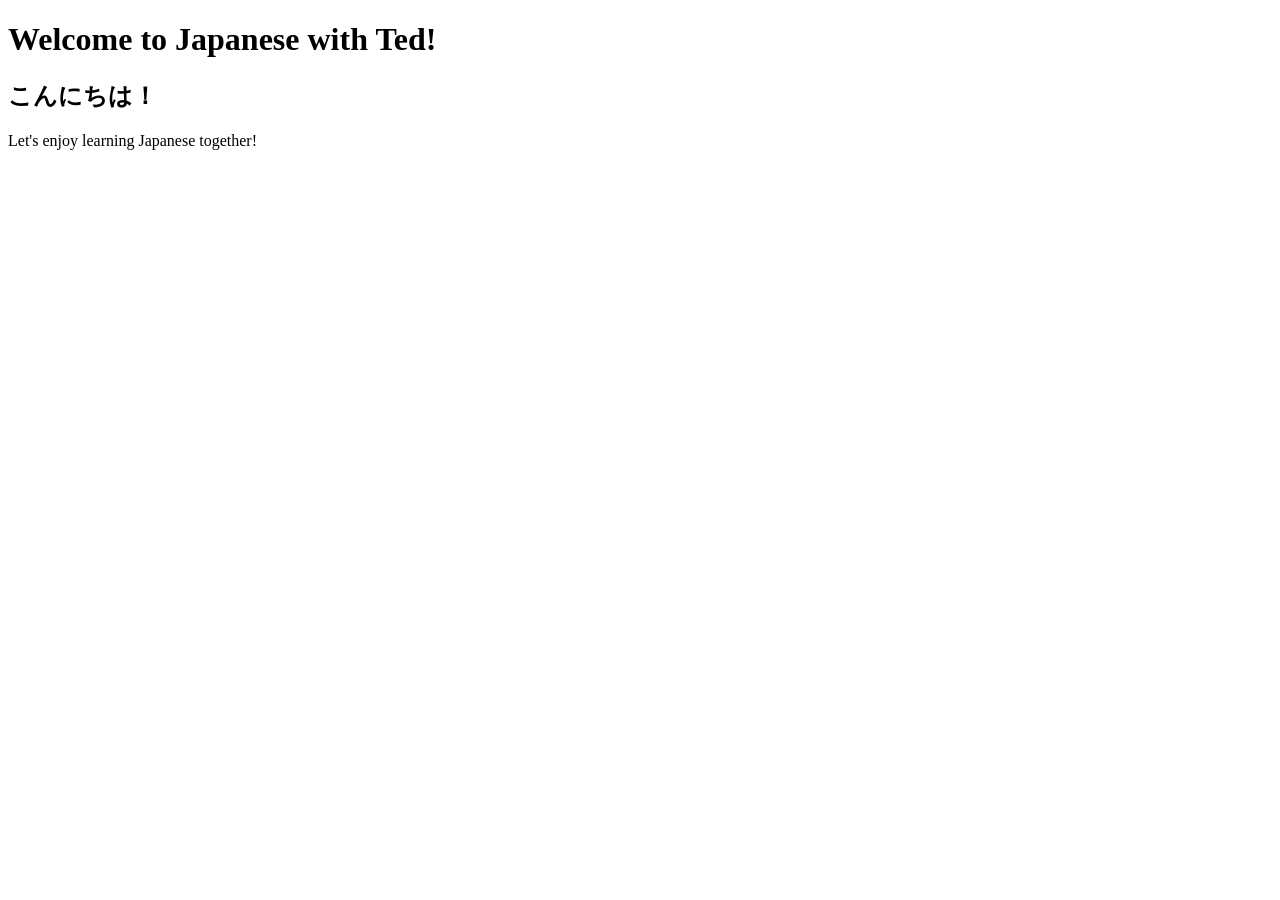
==== index.html @ 9ca0edde "Add files via upload" ====
<!DOCTYPE html>
<html lang="ja">
<head>
  <meta charset="UTF-8">
  <title>Japanese with Ted</title>
</head>
<body>
  <h1>Welcome to Japanese with Ted!</h1>
  <h2>こんにちは！</h2>
  <p>Let's enjoy learning Japanese together!</p>
</body>
</html>
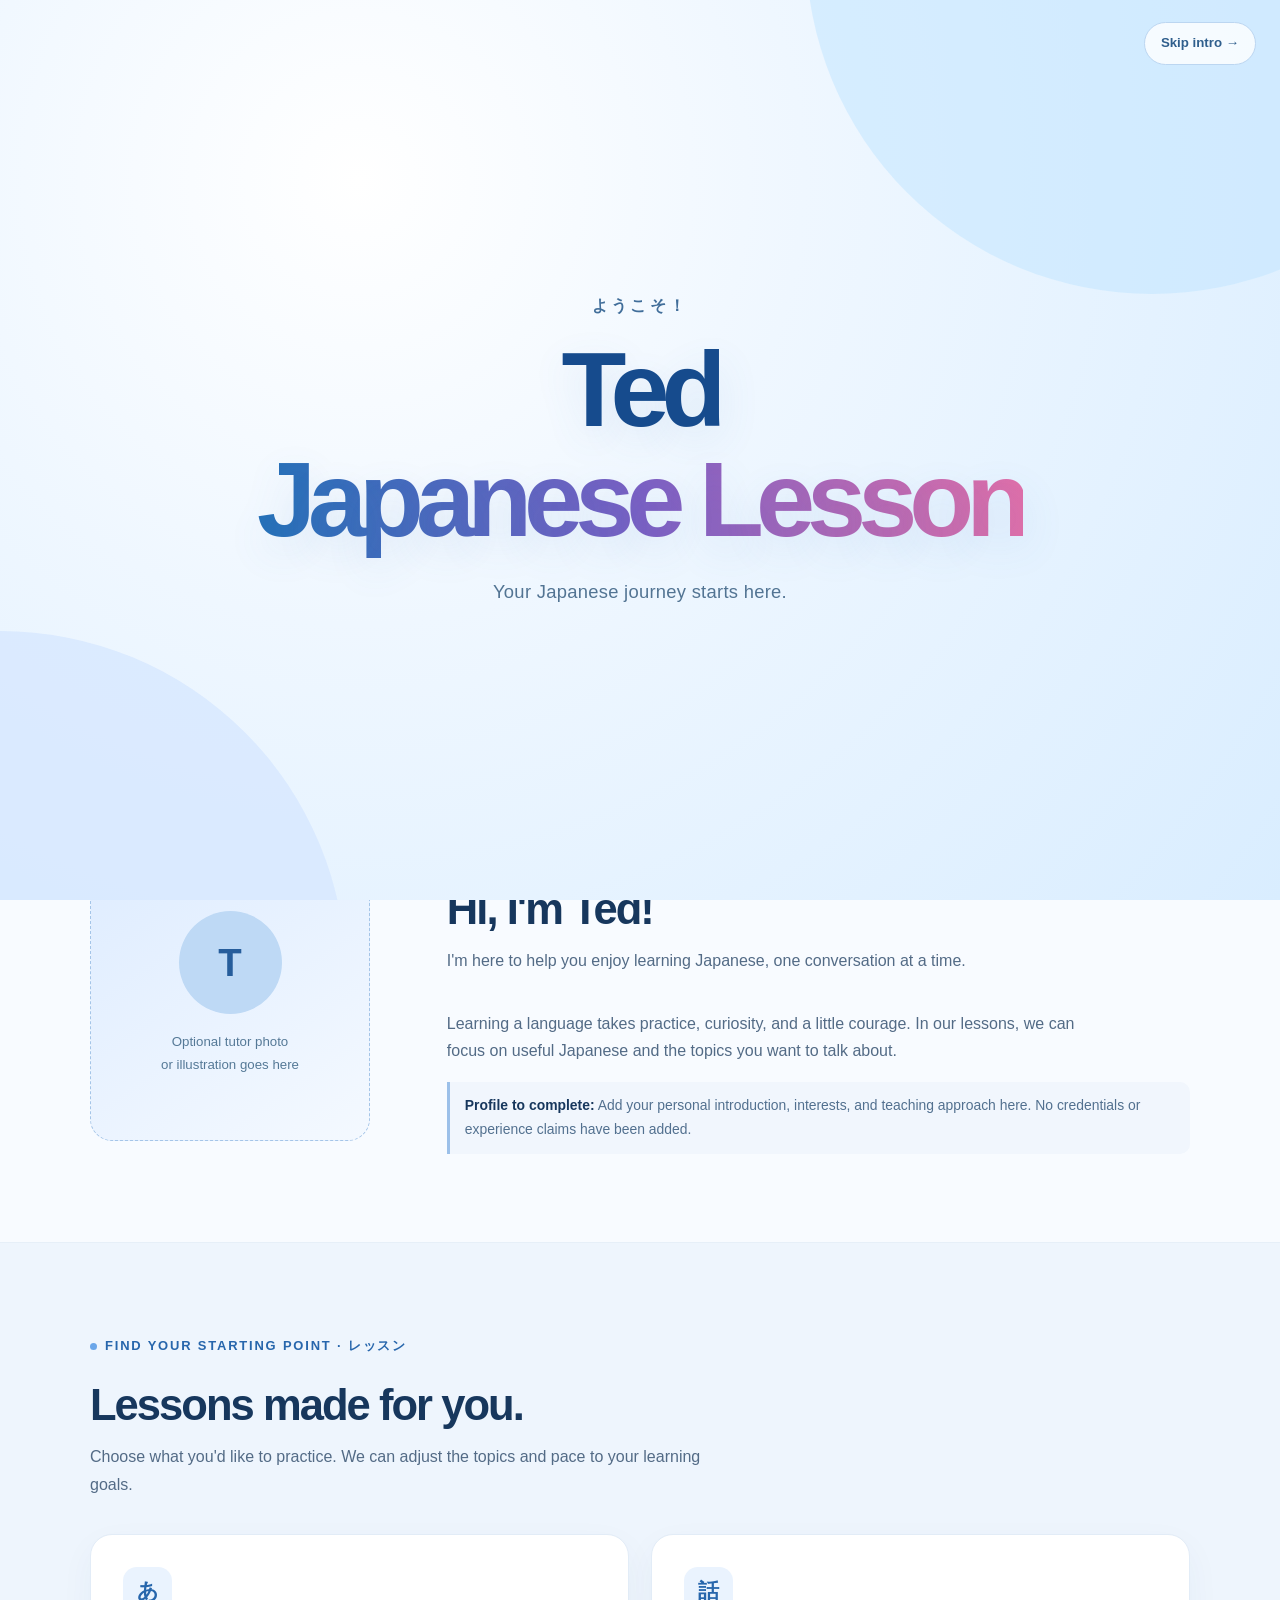
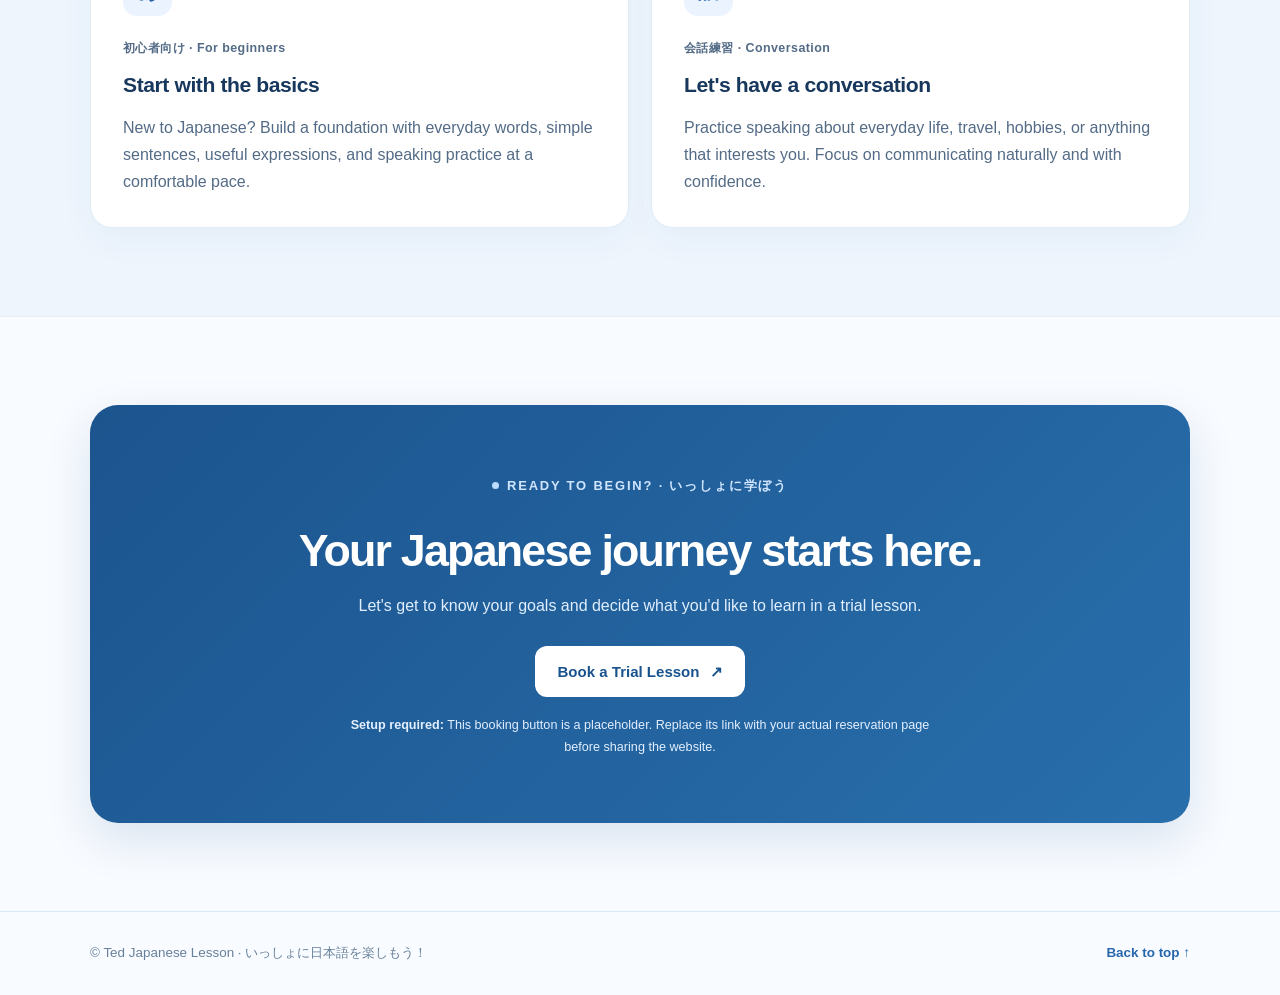
==== commit fc33b3f9: "Add files via upload Add hiragana opening animation" ====
--- a/index.html
+++ b/index.html
@@ -1,12 +1,418 @@
-<!DOCTYPE html>
-<html lang="ja">
-<head>
-  <meta charset="UTF-8">
-  <title>Japanese with Ted</title>
-</head>
-<body>
-  <h1>Welcome to Japanese with Ted!</h1>
-  <h2>こんにちは！</h2>
-  <p>Let's enjoy learning Japanese together!</p>
-</body>
-</html>+<!DOCTYPE html>
+<html lang="en">
+<head>
+  <meta charset="UTF-8">
+  <meta name="viewport" content="width=device-width, initial-scale=1">
+  <meta name="theme-color" content="#f4f8ff">
+  <meta name="description" content="Friendly, personalized online Japanese lessons with Ted. Build confidence in Japanese conversation or start learning from the beginning.">
+  <title>Ted Japanese Lesson | Learn Japanese with Confidence</title>
+  <style>
+    :root {
+      color-scheme: light;
+      --ink: #17375d;
+      --muted: #536b86;
+      --blue: #2766ac;
+      --blue-dark: #164b88;
+      --pale: #edf5ff;
+      --paper: #fff;
+      --border: #dce8f7;
+      --shadow: 0 20px 55px rgba(35, 79, 135, .085);
+      --radius: 22px;
+    }
+    *, *::before, *::after { box-sizing: border-box; }
+    html { scroll-behavior: smooth; }
+    body { margin: 0; background: #f8fbff; color: var(--ink); font-family: -apple-system, BlinkMacSystemFont, "Segoe UI", "Hiragino Kaku Gothic ProN", "Noto Sans JP", Meiryo, sans-serif; line-height: 1.7; }
+    a { color: inherit; }
+    a:focus-visible { outline: 3px solid #f3b45e; outline-offset: 4px; border-radius: 5px; }
+    .skip-link { position: absolute; z-index: 20; left: 12px; top: -70px; background: var(--ink); color: white; padding: 9px 15px; border-radius: 10px; }
+    .skip-link:focus { top: 12px; }
+    .container { width: min(1100px, calc(100% - 44px)); margin: 0 auto; }
+    .site-header { position: relative; z-index: 2; background: rgba(255,255,255,.93); border-bottom: 1px solid var(--border); }
+    .header-inner { min-height: 77px; display: flex; align-items: center; justify-content: space-between; gap: 24px; }
+    .brand { display: inline-flex; gap: 10px; align-items: center; text-decoration: none; font-weight: 800; letter-spacing: -.04em; font-size: 1.19rem; white-space: nowrap; }
+    .brand-mark { display: grid; place-items: center; width: 35px; height: 35px; background: var(--blue); color: #fff; font-size: .91rem; letter-spacing: 0; border-radius: 11px; }
+    .nav { display: flex; align-items: center; gap: clamp(14px, 3vw, 34px); font-weight: 600; font-size: .91rem; }
+    .nav a { text-decoration: none; color: #46617e; }
+    .nav a:hover { color: var(--blue); }
+    .nav .nav-cta { padding: 9px 18px; background: var(--blue); color: white; border-radius: 999px; }
+    .nav .nav-cta:hover { background: var(--blue-dark); color: #fff; }
+    .hero { position: relative; overflow: hidden; padding: clamp(64px, 9vw, 116px) 0 90px; background: radial-gradient(circle at 84% 15%, #dcecff 0, transparent 33%), linear-gradient(170deg, #f4f9ff, #eaf4ff 72%, #f8fbff); }
+    .hero::after { content: ""; position: absolute; width: 380px; height: 380px; left: -250px; bottom: -240px; border: 70px solid rgba(83, 143, 208, .09); border-radius: 50%; pointer-events: none; }
+    .hero-grid { display: grid; grid-template-columns: 1.16fr .84fr; gap: clamp(32px, 6vw, 90px); align-items: center; }
+    .eyebrow { display: inline-flex; align-items: center; gap: 8px; margin: 0 0 22px; color: var(--blue); font-size: .81rem; font-weight: 800; text-transform: uppercase; letter-spacing: .14em; }
+    .eyebrow::before { content: ""; height: 7px; width: 7px; background: #6aa6e9; border-radius: 50%; }
+    h1, h2, h3, p { margin-top: 0; }
+    h1 { margin-bottom: 20px; font-size: clamp(2.75rem, 5.45vw, 4.6rem); line-height: 1.12; letter-spacing: -.065em; }
+    h1 span { color: var(--blue); }
+    .lead { max-width: 570px; margin-bottom: 27px; color: var(--muted); font-size: clamp(1.05rem, 1.7vw, 1.2rem); line-height: 1.85; }
+    .hero-actions { display: flex; flex-wrap: wrap; gap: 12px; align-items: center; }
+    .button { display: inline-flex; justify-content: center; align-items: center; gap: 10px; border-radius: 12px; padding: 13px 22px; font-weight: 750; text-decoration: none; font-size: .94rem; transition: transform .16s ease, background .16s ease; }
+    .button:hover { transform: translateY(-2px); }
+    .button-primary { background: var(--blue); color: white; box-shadow: 0 9px 22px rgba(39, 102, 172, .18); }
+    .button-primary:hover { background: var(--blue-dark); }
+    .button-secondary { background: rgba(255,255,255,.86); border: 1px solid #c9def4; color: var(--blue-dark); }
+    .button-secondary:hover { background: white; }
+    .hero-note { margin: 19px 0 0; font-size: .88rem; color: #637c97; }
+    .art { position: relative; min-height: 400px; display: grid; place-items: center; }
+    .art-circle { position: absolute; width: min(360px, 100%); aspect-ratio: 1; border-radius: 50%; background: #d8eafb; border: 1px solid rgba(91, 152, 214, .18); }
+    .art-circle::before { content: ""; position: absolute; inset: 21px; border: 1.5px dashed rgba(52, 110, 177, .22); border-radius: 50%; }
+    .language-card { position: relative; width: min(310px, 92%); background: rgba(255,255,255,.97); border: 1px solid #e1ecf8; border-radius: 25px; box-shadow: var(--shadow); padding: 35px 30px 31px; transform: rotate(-4deg); }
+    .language-card .card-top { color: #7692ad; font-size: .73rem; font-weight: 800; text-transform: uppercase; letter-spacing: .12em; }
+    .jp-big { display: block; font-size: clamp(2.7rem, 6vw, 3.5rem); font-weight: 800; letter-spacing: -.08em; color: var(--blue); margin: 18px 0 5px; }
+    .pronunciation { color: var(--muted); margin-bottom: 15px; font-size: .9rem; }
+    .card-rule { border: 0; height: 1px; background: var(--border); margin: 15px 0; }
+    .language-card .translation { margin: 0; font-size: 1.15rem; font-weight: 750; }
+    .floating { position: absolute; font-weight: 800; border-radius: 14px; background: white; color: var(--blue); border: 1px solid var(--border); box-shadow: 0 12px 30px rgba(34, 87, 139, .1); }
+    .floating-one { top: 27px; right: 5px; padding: 10px 15px; transform: rotate(7deg); }
+    .floating-two { bottom: 31px; left: 0; padding: 9px 15px; transform: rotate(-9deg); }
+    .section { padding: 88px 0; }
+    .section-heading { max-width: 650px; margin-bottom: 36px; }
+    .section-heading h2 { font-size: clamp(2rem, 3.4vw, 2.8rem); line-height: 1.2; letter-spacing: -.045em; margin-bottom: 12px; }
+    .section-heading p:last-child { color: var(--muted); margin-bottom: 0; }
+    .about-layout { display: grid; grid-template-columns: 280px 1fr; gap: clamp(26px, 6vw, 78px); align-items: center; }
+    .portrait-placeholder { min-height: 295px; border-radius: var(--radius); border: 1px dashed #a5c5e8; background: linear-gradient(145deg, #deecff, #f4f9ff); display: flex; flex-direction: column; align-items: center; justify-content: center; padding: 24px; text-align: center; }
+    .portrait-placeholder .avatar { display: grid; place-items: center; width: 103px; height: 103px; border-radius: 50%; background: #bed9f5; color: #265d9b; font-size: 2.4rem; font-weight: 800; margin-bottom: 17px; }
+    .portrait-placeholder p { margin-bottom: 0; font-size: .83rem; color: #557997; }
+    .intro-text p { color: var(--muted); max-width: 650px; }
+    .intro-text strong { color: var(--ink); }
+    .placeholder-note { margin-top: 18px; background: #f1f6fd; border-left: 3px solid #9cc0e9; border-radius: 0 10px 10px 0; padding: 12px 15px; font-size: .87rem; color: #52708f; }
+    .lessons { background: #eef5fd; border-top: 1px solid #e6eff8; border-bottom: 1px solid #e6eff8; }
+    .lesson-grid { display: grid; grid-template-columns: repeat(2, minmax(0, 1fr)); gap: 22px; }
+    .lesson-card { background: var(--paper); padding: 32px; border-radius: var(--radius); border: 1px solid #e2ecf7; box-shadow: 0 12px 35px rgba(24, 71, 119, .045); }
+    .lesson-icon { width: 49px; height: 49px; display: grid; place-items: center; background: #eaf3fe; border-radius: 14px; font-size: 1.32rem; font-weight: 700; color: var(--blue); margin-bottom: 22px; }
+    .lesson-card h3 { font-size: 1.32rem; letter-spacing: -.02em; margin-bottom: 11px; }
+    .lesson-card p { margin: 0; color: var(--muted); }
+    .lesson-jp { font-size: .78rem; color: var(--blue); font-weight: 750; letter-spacing: .035em; margin-bottom: 8px !important; }
+    .booking-wrap { background: linear-gradient(135deg, #1c548e, #286fac); border-radius: 28px; padding: clamp(31px, 6vw, 65px); text-align: center; color: #fff; box-shadow: 0 17px 46px rgba(19, 71, 130, .13); }
+    .booking-wrap .eyebrow { color: #d0e6ff; }
+    .booking-wrap .eyebrow::before { background: #bcdcff; }
+    .booking-wrap h2 { font-size: clamp(2rem, 3.5vw, 2.9rem); line-height: 1.2; letter-spacing: -.04em; margin-bottom: 14px; }
+    .booking-wrap p { max-width: 600px; margin: 0 auto 27px; color: #e1efff; }
+    .booking-wrap .button { background: white; color: #19538e; }
+    .booking-wrap .button:hover { background: #eaf4ff; }
+    .booking-placeholder { max-width: 570px; margin: 18px auto 0 !important; font-size: .79rem; color: #e3efff !important; }
+    .site-footer { padding: 30px 0; border-top: 1px solid var(--border); }
+    .footer-inner { display: flex; justify-content: space-between; align-items: center; gap: 16px; color: #68809a; font-size: .84rem; }
+    .footer-inner p { margin: 0; }
+    .footer-inner a { text-decoration: none; color: var(--blue); font-weight: 700; }
+    @media (max-width: 780px) {
+      .hero-grid { grid-template-columns: 1fr; }
+      .hero { padding: 65px 0 66px; }
+      .art { min-height: 335px; }
+      .art-circle { width: 300px; }
+      .language-card { max-width: 285px; }
+      .about-layout { grid-template-columns: 1fr; gap: 26px; }
+      .portrait-placeholder { min-height: 220px; max-width: 350px; }
+      .nav { gap: 14px; }
+      .nav a:nth-child(2) { display: none; }
+    }
+    @media (max-width: 530px) {
+      .container { width: min(100% - 34px, 1100px); }
+      .header-inner { min-height: 69px; gap: 10px; }
+      .brand { font-size: 1rem; gap: 8px; }
+      .brand-mark { width: 31px; height: 31px; }
+      .nav a:not(.nav-cta) { display: none; }
+      .nav .nav-cta { font-size: .79rem; padding: 9px 13px; }
+      .hero { padding: 53px 0 53px; }
+      h1 { font-size: clamp(2.55rem, 11vw, 3.3rem); }
+      .hero-actions .button { flex: 1 1 100%; }
+      .art { min-height: 310px; }
+      .art-circle { width: 265px; }
+      .language-card { width: 245px; padding: 25px; }
+      .jp-big { font-size: 2.85rem; }
+      .floating-one { right: 0; top: 9px; }
+      .floating-two { left: 0; bottom: 7px; }
+      .section { padding: 64px 0; }
+      .lesson-grid { grid-template-columns: 1fr; gap: 15px; }
+      .lesson-card { padding: 25px; }
+      .footer-inner { flex-direction: column; text-align: center; }
+      .booking-wrap { border-radius: 20px; }
+    }
+    @media (prefers-reduced-motion: reduce) {
+      html { scroll-behavior: auto; }
+      .button { transition: none; }
+    }
+
+    /* The opening animation is self-contained: no external assets needed. */
+    .intro-overlay {
+      position: fixed; inset: 0; z-index: 1000;
+      display: none; align-items: center; justify-content: center;
+      overflow: hidden; isolation: isolate;
+      background: radial-gradient(circle at 28% 20%, #ffffff 0, #eff7ff 38%, #d9edff 100%);
+      transition: opacity .75s ease, visibility .75s ease;
+    }
+    .js-enabled .intro-overlay { display: flex; }
+    .intro-overlay::before, .intro-overlay::after {
+      content: ""; position: absolute; width: 54vmax; aspect-ratio: 1;
+      border-radius: 50%; z-index: -1; pointer-events: none;
+    }
+    .intro-overlay::before { top: -31vmax; right: -17vmax; background: #c4e5ff; opacity: .55; }
+    .intro-overlay::after { left: -27vmax; bottom: -33vmax; background: #d6e7ff; opacity: .75; }
+    .intro-overlay.is-hidden { opacity: 0; visibility: hidden; pointer-events: none; }
+    .intro-kana-field { position: absolute; inset: 0; overflow: hidden; pointer-events: none; }
+    .intro-kana {
+      position: absolute; left: var(--left); top: 0;
+      font-size: var(--size); color: var(--color);
+      font-weight: 900; line-height: 1; opacity: 0;
+      text-shadow: 0 8px 22px rgba(48, 87, 139, .10);
+      white-space: nowrap; user-select: none;
+      animation: hiragana-fall var(--duration) var(--delay) cubic-bezier(.15,.12,.7,.92) both;
+      will-change: transform, opacity;
+    }
+    @keyframes hiragana-fall {
+      0% { transform: translate3d(0,-18vh,0) rotate(var(--start-rotate)) scale(.7); opacity: 0; }
+      12% { opacity: 1; }
+      88% { opacity: 1; }
+      100% { transform: translate3d(var(--drift),115vh,0) rotate(var(--end-rotate)) scale(1.13); opacity: 0; }
+    }
+    .intro-title-group {
+      position: relative; z-index: 2; text-align: center;
+      padding: 28px; max-width: 94vw;
+      opacity: 0; transform: translateY(22px) scale(.85); filter: blur(9px);
+      transition: opacity .7s ease, transform .85s cubic-bezier(.18,.86,.26,1.18), filter .8s ease;
+      pointer-events: none;
+    }
+    .intro-overlay.title-visible .intro-title-group { opacity: 1; transform: translateY(0) scale(1); filter: blur(0); }
+    .intro-title-group .intro-kicker {
+      font-size: clamp(.78rem,2vw,.98rem); color: #416e9a;
+      font-weight: 750; letter-spacing: .21em; margin-bottom: 16px;
+    }
+    .intro-title-group .intro-final-title {
+      margin: 0; color: #164b8d;
+      font-size: clamp(2.9rem, 8.3vw, 6.8rem); letter-spacing: -.075em;
+      font-weight: 850; line-height: 1.03;
+      text-shadow: 0 14px 42px rgba(74, 125, 193, .12);
+    }
+    .intro-title-group .intro-final-title strong {
+      background: linear-gradient(90deg,#2471b8 0%,#7b60c4 50%,#e06fa9 100%);
+      color: transparent; background-clip: text; -webkit-background-clip: text;
+    }
+    .intro-title-group .intro-subtitle {
+      margin: 22px auto 0; color: #527493; font-size: clamp(.91rem, 2.4vw, 1.15rem);
+      letter-spacing: .015em;
+    }
+    .intro-skip {
+      position: absolute; z-index: 4; top: max(22px, env(safe-area-inset-top)); right: 24px;
+      border: 1px solid #bcd6f1; background: rgba(255,255,255,.8);
+      color: #305f8d; font: inherit; font-size: .83rem; font-weight: 700;
+      padding: 9px 16px; border-radius: 999px; cursor: pointer;
+      transition: background .2s ease;
+    }
+    .intro-skip:hover { background: #fff; }
+    .intro-skip:focus-visible, .intro-replay:focus-visible { outline: 3px solid #e59f45; outline-offset: 3px; }
+    .intro-replay {
+      display: none; cursor: pointer; margin-left: 10px; background: transparent;
+      color: var(--blue); border: 0; padding: 4px 0; font: inherit; font-weight: 750;
+      text-decoration: underline; text-underline-offset: 3px;
+    }
+    .js-enabled .intro-replay { display: inline; }
+    .intro-active { overflow: hidden; }
+    @media (max-width: 530px) {
+      .intro-skip { right: 14px; top: 14px; }
+      .intro-title-group .intro-final-title { font-size: clamp(2.65rem, 13.8vw, 4.4rem); }
+      .intro-title-group .intro-kicker { letter-spacing: .13em; }
+    }
+    @media (prefers-reduced-motion: reduce) {
+      .intro-overlay { display: none !important; }
+      .intro-replay { display: none !important; }
+      .intro-kana { animation: none !important; }
+    }
+  </style>
+</head>
+<body>
+  <!-- First-visit opening: animated hiragana gather into the title. -->
+  <div class="intro-overlay" id="introOverlay" aria-label="Welcome to Ted Japanese Lesson">
+    <div class="intro-kana-field" id="introKanaField" aria-hidden="true"></div>
+    <div class="intro-title-group" aria-hidden="true">
+      <p class="intro-kicker" lang="ja">ようこそ！</p>
+      <p class="intro-final-title">Ted<br><strong>Japanese Lesson</strong></p>
+      <p class="intro-subtitle">Your Japanese journey starts here.</p>
+    </div>
+    <button type="button" class="intro-skip" id="introSkip">Skip intro →</button>
+  </div>
+  <a class="skip-link" href="#main">Skip to main content</a>
+
+  <header class="site-header">
+    <div class="container header-inner">
+      <a class="brand" href="#top" aria-label="Ted Japanese Lesson, home">
+        <span class="brand-mark" aria-hidden="true">あ</span>
+        <span>Ted Japanese Lesson</span>
+      </a>
+      <nav class="nav" aria-label="Main navigation">
+        <a href="#about">About</a>
+        <a href="#lessons">Lessons</a>
+        <a class="nav-cta" href="#booking">Book a Lesson</a>
+      </nav>
+    </div>
+  </header>
+
+  <main id="main">
+    <section class="hero" id="top" aria-labelledby="hero-title">
+      <div class="container hero-grid">
+        <div>
+          <p class="eyebrow">Online Japanese lessons · 日本語レッスン</p>
+          <h1 id="hero-title">Learn Japanese.<br><span>Feel at home.</span></h1>
+          <p class="lead">Start speaking Japanese with more confidence. Whether you're learning your first words or looking for real conversation practice, there's a place for you here.</p>
+          <div class="hero-actions">
+            <a class="button button-primary" href="#booking">Book a Trial Lesson <span aria-hidden="true">→</span></a>
+            <a class="button button-secondary" href="#lessons">Explore Lessons</a>
+          </div>
+          <p class="hero-note">Relaxed, one-on-one lessons from wherever you are. <button class="intro-replay" id="introReplay" type="button">↻ Replay intro</button></p>
+        </div>
+        <div class="art" aria-hidden="true">
+          <div class="art-circle"></div>
+          <div class="language-card">
+            <span class="card-top">A little Japanese for today</span>
+            <span class="jp-big" lang="ja">こんにちは！</span>
+            <div class="pronunciation">Konnichiwa</div>
+            <hr class="card-rule">
+            <p class="translation">Hello! Nice to meet you.</p>
+          </div>
+          <span class="floating floating-one" lang="ja">ようこそ</span>
+          <span class="floating floating-two">Let's talk!</span>
+        </div>
+      </div>
+    </section>
+
+    <section class="section" id="about" aria-labelledby="about-title">
+      <div class="container about-layout">
+        <div class="portrait-placeholder" aria-label="Placeholder for a future tutor photo">
+          <div class="avatar" aria-hidden="true">T</div>
+          <p>Optional tutor photo<br>or illustration goes here</p>
+        </div>
+        <div class="intro-text">
+          <p class="eyebrow">Meet your tutor · はじめまして</p>
+          <div class="section-heading">
+            <h2 id="about-title">Hi, I'm Ted!</h2>
+            <p>I'm here to help you enjoy learning Japanese, one conversation at a time.</p>
+          </div>
+          <p>Learning a language takes practice, curiosity, and a little courage. In our lessons, we can focus on useful Japanese and the topics you want to talk about.</p>
+          <div class="placeholder-note"><strong>Profile to complete:</strong> Add your personal introduction, interests, and teaching approach here. No credentials or experience claims have been added.</div>
+        </div>
+      </div>
+    </section>
+
+    <section class="section lessons" id="lessons" aria-labelledby="lessons-title">
+      <div class="container">
+        <div class="section-heading">
+          <p class="eyebrow">Find your starting point · レッスン</p>
+          <h2 id="lessons-title">Lessons made for you.</h2>
+          <p>Choose what you'd like to practice. We can adjust the topics and pace to your learning goals.</p>
+        </div>
+        <div class="lesson-grid">
+          <article class="lesson-card">
+            <div class="lesson-icon" aria-hidden="true">あ</div>
+            <p class="lesson-jp" lang="ja">初心者向け · For beginners</p>
+            <h3>Start with the basics</h3>
+            <p>New to Japanese? Build a foundation with everyday words, simple sentences, useful expressions, and speaking practice at a comfortable pace.</p>
+          </article>
+          <article class="lesson-card">
+            <div class="lesson-icon" aria-hidden="true">話</div>
+            <p class="lesson-jp" lang="ja">会話練習 · Conversation</p>
+            <h3>Let's have a conversation</h3>
+            <p>Practice speaking about everyday life, travel, hobbies, or anything that interests you. Focus on communicating naturally and with confidence.</p>
+          </article>
+        </div>
+      </div>
+    </section>
+
+    <section class="section" id="booking" aria-labelledby="booking-title">
+      <div class="container">
+        <div class="booking-wrap">
+          <p class="eyebrow">Ready to begin? · いっしょに学ぼう</p>
+          <h2 id="booking-title">Your Japanese journey starts here.</h2>
+          <p>Let's get to know your goals and decide what you'd like to learn in a trial lesson.</p>
+          <!-- IMPORTANT: Replace the placeholder URL below with your actual trial lesson booking link before publishing publicly. -->
+          <a class="button" href="https://example.com/REPLACE_WITH_YOUR_BOOKING_URL" target="_blank" rel="noopener noreferrer">Book a Trial Lesson <span aria-hidden="true">↗</span></a>
+          <p class="booking-placeholder"><strong>Setup required:</strong> This booking button is a placeholder. Replace its link with your actual reservation page before sharing the website.</p>
+        </div>
+      </div>
+    </section>
+  </main>
+
+  <footer class="site-footer">
+    <div class="container footer-inner">
+      <p>© Ted Japanese Lesson · <span lang="ja">いっしょに日本語を楽しもう！</span></p>
+      <a href="#top">Back to top ↑</a>
+    </div>
+  </footer>
+
+  <script>
+    // Minimal vanilla JavaScript; no external libraries, video, or assets.
+    document.documentElement.classList.add('js-enabled');
+    (() => {
+      'use strict';
+      const overlay = document.getElementById('introOverlay');
+      const field = document.getElementById('introKanaField');
+      const skipButton = document.getElementById('introSkip');
+      const replayButton = document.getElementById('introReplay');
+      const reducedMotion = window.matchMedia('(prefers-reduced-motion: reduce)');
+      const kana = Array.from('あいうえおかきくけこさしすせそたちつてとなにぬねのはひふへほまみむめもやゆよらりるれろわをん');
+      const colors = ['#e66d93','#f4a044','#7a6acf','#338cc7','#37aa9b','#d76cac','#5a96e4','#e0b43e'];
+      let timers = [];
+      let running = false;
+      const addTimer = (callback, delay) => { timers.push(window.setTimeout(callback, delay)); };
+      const clearTimers = () => { timers.forEach(window.clearTimeout); timers = []; };
+      const hide = () => {
+        clearTimers(); running = false;
+        overlay.classList.add('is-hidden');
+        document.body.classList.remove('intro-active');
+        window.setTimeout(() => { if (!running) field.replaceChildren(); }, 800);
+      };
+      const gatherKana = () => {
+        const centerX = window.innerWidth / 2;
+        const centerY = window.innerHeight / 2;
+        for (const span of field.children) {
+          const rect = span.getBoundingClientRect();
+          span.style.animation = 'none';
+          span.style.left = `${rect.left}px`;
+          span.style.top = `${rect.top}px`;
+          span.style.opacity = '1';
+          span.style.transform = 'none';
+          span.style.transition = 'transform 780ms cubic-bezier(.2,.8,.25,1), opacity 680ms ease';
+          // Forces the browser to store the current position before transitioning.
+          void span.offsetWidth;
+          span.style.transform = `translate3d(${centerX - rect.left - rect.width/2}px, ${centerY - rect.top - rect.height/2}px,0) scale(.05) rotate(310deg)`;
+          span.style.opacity = '0';
+        }
+      };
+      const startIntro = () => {
+        if (reducedMotion.matches) return;
+        clearTimers(); running = true;
+        field.replaceChildren();
+        overlay.classList.remove('is-hidden','title-visible');
+        document.body.classList.add('intro-active');
+        const narrow = window.innerWidth < 560;
+        const count = narrow ? 34 : 58;
+        const fragment = document.createDocumentFragment();
+        for (let i = 0; i < count; i++) {
+          const span = document.createElement('span');
+          span.className = 'intro-kana';
+          span.lang = 'ja';
+          span.textContent = kana[Math.floor(Math.random() * kana.length)];
+          const size = Math.round((narrow ? 23 : 26) + Math.random() * (narrow ? 40 : 69));
+          span.style.setProperty('--left', `${4 + Math.random() * 91}%`);
+          span.style.setProperty('--size', `${size}px`);
+          span.style.setProperty('--color', colors[Math.floor(Math.random() * colors.length)]);
+          span.style.setProperty('--delay', `${(Math.random() * .75).toFixed(2)}s`);
+          span.style.setProperty('--duration', `${(3.2 + Math.random() * 1.5).toFixed(2)}s`);
+          span.style.setProperty('--drift', `${Math.round((Math.random() - .5) * 140)}px`);
+          span.style.setProperty('--start-rotate', `${Math.round(-45 + Math.random() * 90)}deg`);
+          span.style.setProperty('--end-rotate', `${Math.round(-90 + Math.random() * 180)}deg`);
+          fragment.appendChild(span);
+        }
+        field.appendChild(fragment);
+        addTimer(gatherKana, 2300);
+        addTimer(() => overlay.classList.add('title-visible'), 2700);
+        addTimer(hide, 5100);
+      };
+      skipButton.addEventListener('click', hide);
+      replayButton.addEventListener('click', () => { startIntro(); skipButton.focus(); });
+      reducedMotion.addEventListener?.('change', () => { if (reducedMotion.matches && running) hide(); });
+      document.addEventListener('keydown', e => { if (e.key === 'Escape' && running) hide(); });
+      // Anchored links should open immediately without the splash screen.
+      if (!reducedMotion.matches && !window.location.hash) startIntro();
+    })();
+  </script>
+</body>
+</html>
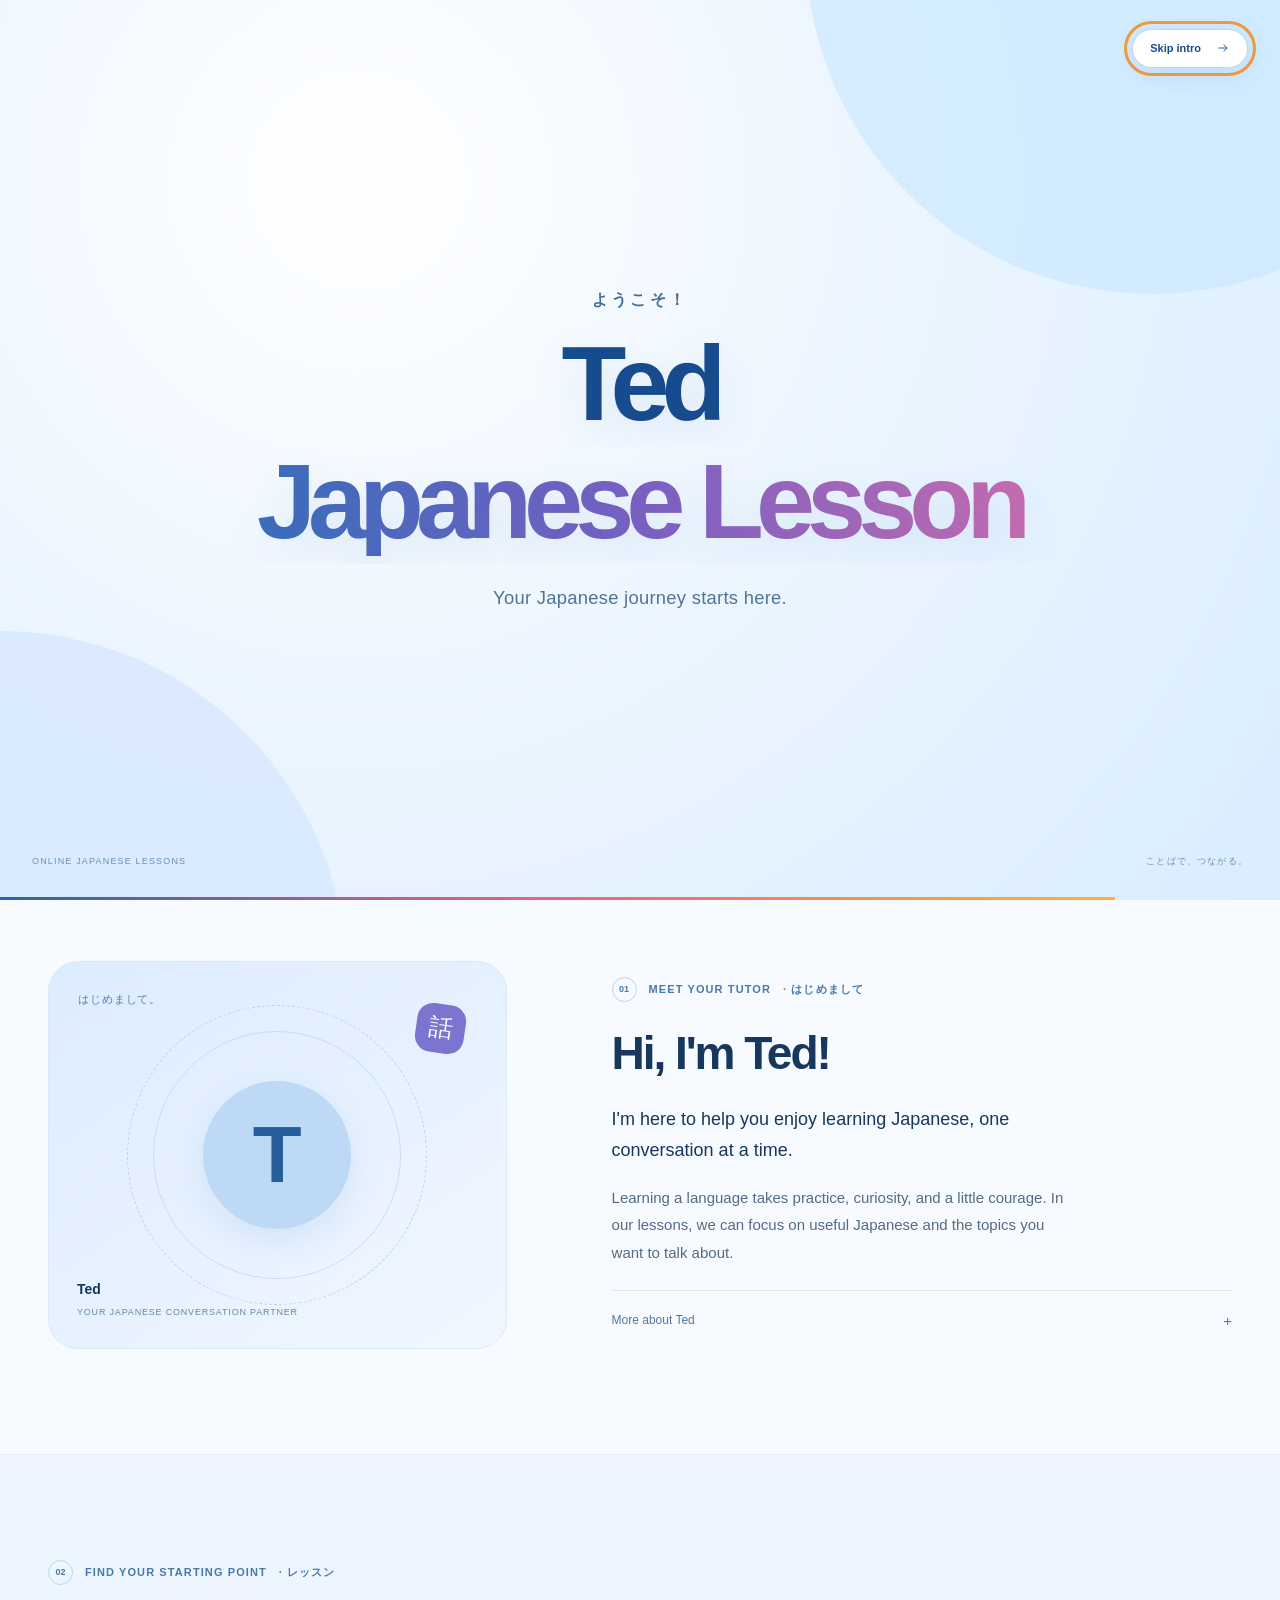
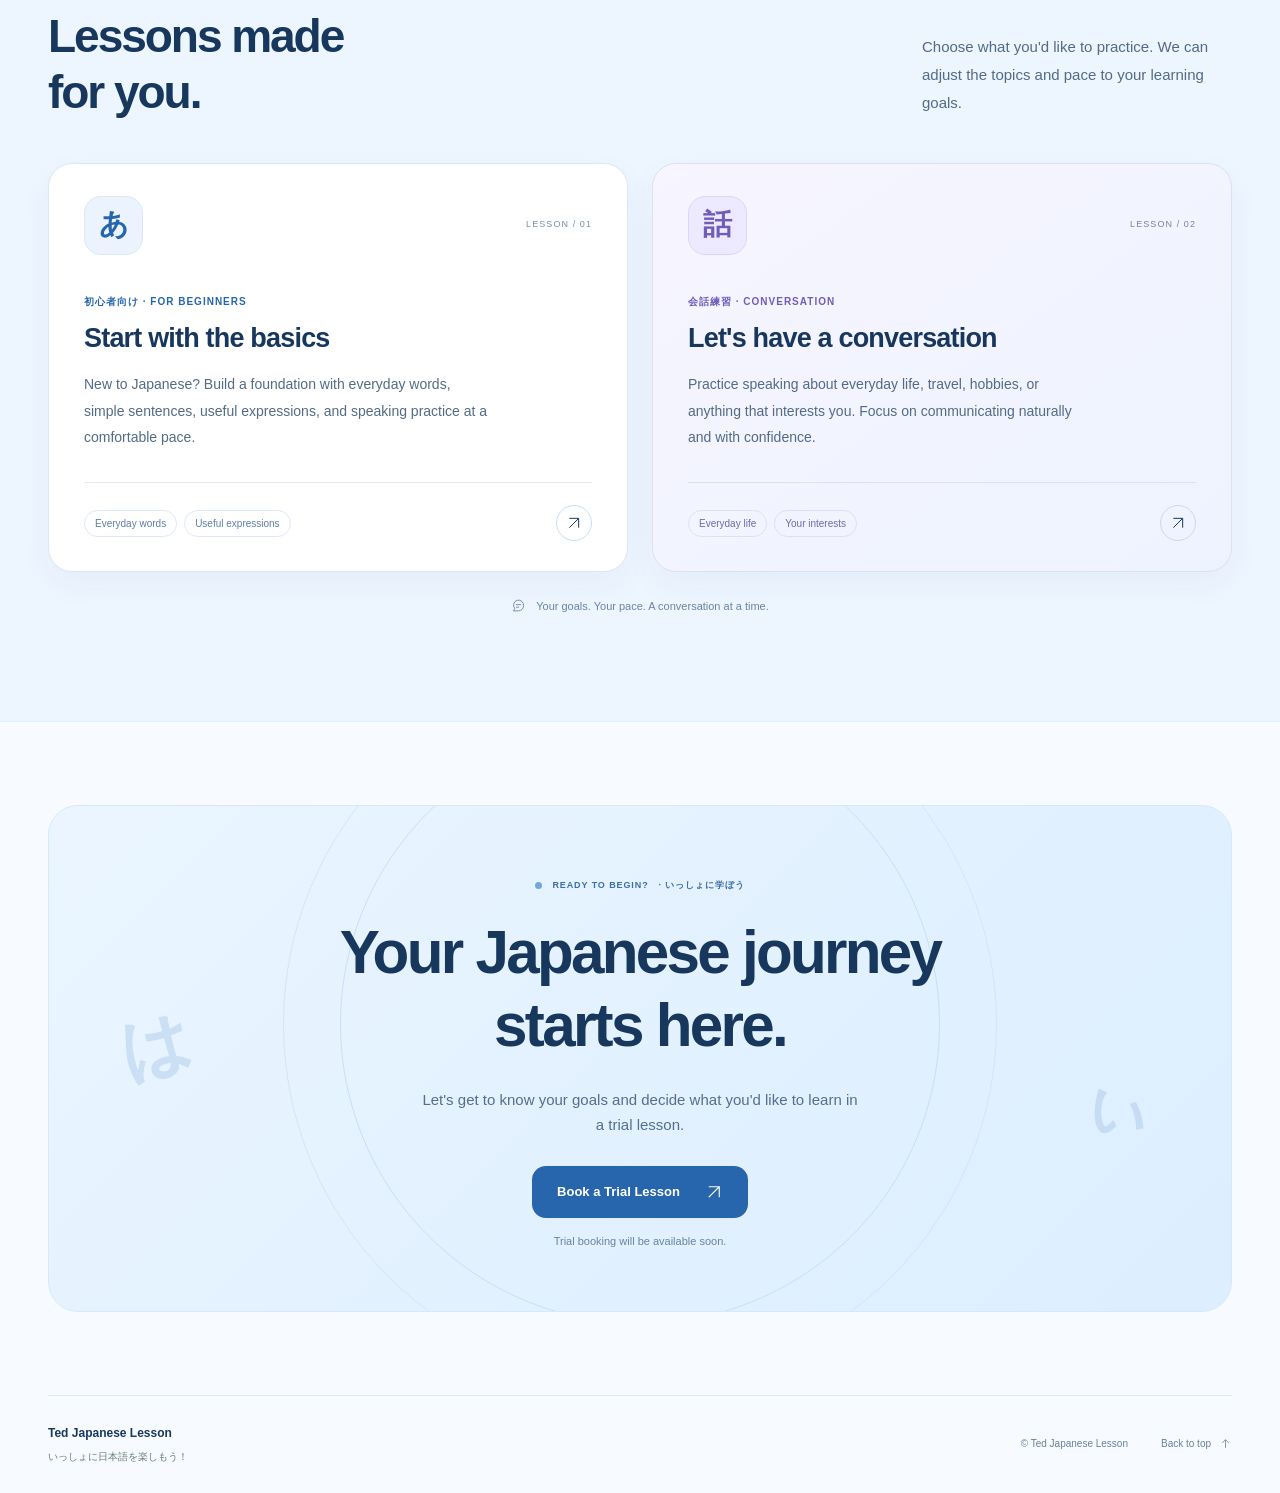
==== commit acaea64d: "Update Japanese with Ted website design" ====
--- a/index.html
+++ b/index.html
@@ -3,415 +3,567 @@
 <head>
   <meta charset="UTF-8">
   <meta name="viewport" content="width=device-width, initial-scale=1">
-  <meta name="theme-color" content="#f4f8ff">
+  <meta name="theme-color" content="#f7fbff">
   <meta name="description" content="Friendly, personalized online Japanese lessons with Ted. Build confidence in Japanese conversation or start learning from the beginning.">
-  <title>Ted Japanese Lesson | Learn Japanese with Confidence</title>
+  <title>Ted Japanese Lesson | Learn Japanese. Feel at home.</title>
   <style>
-    :root {
-      color-scheme: light;
-      --ink: #17375d;
-      --muted: #536b86;
-      --blue: #2766ac;
-      --blue-dark: #164b88;
-      --pale: #edf5ff;
-      --paper: #fff;
-      --border: #dce8f7;
-      --shadow: 0 20px 55px rgba(35, 79, 135, .085);
-      --radius: 22px;
-    }
-    *, *::before, *::after { box-sizing: border-box; }
-    html { scroll-behavior: smooth; }
-    body { margin: 0; background: #f8fbff; color: var(--ink); font-family: -apple-system, BlinkMacSystemFont, "Segoe UI", "Hiragino Kaku Gothic ProN", "Noto Sans JP", Meiryo, sans-serif; line-height: 1.7; }
-    a { color: inherit; }
-    a:focus-visible { outline: 3px solid #f3b45e; outline-offset: 4px; border-radius: 5px; }
-    .skip-link { position: absolute; z-index: 20; left: 12px; top: -70px; background: var(--ink); color: white; padding: 9px 15px; border-radius: 10px; }
-    .skip-link:focus { top: 12px; }
-    .container { width: min(1100px, calc(100% - 44px)); margin: 0 auto; }
-    .site-header { position: relative; z-index: 2; background: rgba(255,255,255,.93); border-bottom: 1px solid var(--border); }
-    .header-inner { min-height: 77px; display: flex; align-items: center; justify-content: space-between; gap: 24px; }
-    .brand { display: inline-flex; gap: 10px; align-items: center; text-decoration: none; font-weight: 800; letter-spacing: -.04em; font-size: 1.19rem; white-space: nowrap; }
-    .brand-mark { display: grid; place-items: center; width: 35px; height: 35px; background: var(--blue); color: #fff; font-size: .91rem; letter-spacing: 0; border-radius: 11px; }
-    .nav { display: flex; align-items: center; gap: clamp(14px, 3vw, 34px); font-weight: 600; font-size: .91rem; }
-    .nav a { text-decoration: none; color: #46617e; }
-    .nav a:hover { color: var(--blue); }
-    .nav .nav-cta { padding: 9px 18px; background: var(--blue); color: white; border-radius: 999px; }
-    .nav .nav-cta:hover { background: var(--blue-dark); color: #fff; }
-    .hero { position: relative; overflow: hidden; padding: clamp(64px, 9vw, 116px) 0 90px; background: radial-gradient(circle at 84% 15%, #dcecff 0, transparent 33%), linear-gradient(170deg, #f4f9ff, #eaf4ff 72%, #f8fbff); }
-    .hero::after { content: ""; position: absolute; width: 380px; height: 380px; left: -250px; bottom: -240px; border: 70px solid rgba(83, 143, 208, .09); border-radius: 50%; pointer-events: none; }
-    .hero-grid { display: grid; grid-template-columns: 1.16fr .84fr; gap: clamp(32px, 6vw, 90px); align-items: center; }
-    .eyebrow { display: inline-flex; align-items: center; gap: 8px; margin: 0 0 22px; color: var(--blue); font-size: .81rem; font-weight: 800; text-transform: uppercase; letter-spacing: .14em; }
-    .eyebrow::before { content: ""; height: 7px; width: 7px; background: #6aa6e9; border-radius: 50%; }
-    h1, h2, h3, p { margin-top: 0; }
-    h1 { margin-bottom: 20px; font-size: clamp(2.75rem, 5.45vw, 4.6rem); line-height: 1.12; letter-spacing: -.065em; }
-    h1 span { color: var(--blue); }
-    .lead { max-width: 570px; margin-bottom: 27px; color: var(--muted); font-size: clamp(1.05rem, 1.7vw, 1.2rem); line-height: 1.85; }
-    .hero-actions { display: flex; flex-wrap: wrap; gap: 12px; align-items: center; }
-    .button { display: inline-flex; justify-content: center; align-items: center; gap: 10px; border-radius: 12px; padding: 13px 22px; font-weight: 750; text-decoration: none; font-size: .94rem; transition: transform .16s ease, background .16s ease; }
-    .button:hover { transform: translateY(-2px); }
-    .button-primary { background: var(--blue); color: white; box-shadow: 0 9px 22px rgba(39, 102, 172, .18); }
-    .button-primary:hover { background: var(--blue-dark); }
-    .button-secondary { background: rgba(255,255,255,.86); border: 1px solid #c9def4; color: var(--blue-dark); }
-    .button-secondary:hover { background: white; }
-    .hero-note { margin: 19px 0 0; font-size: .88rem; color: #637c97; }
-    .art { position: relative; min-height: 400px; display: grid; place-items: center; }
-    .art-circle { position: absolute; width: min(360px, 100%); aspect-ratio: 1; border-radius: 50%; background: #d8eafb; border: 1px solid rgba(91, 152, 214, .18); }
-    .art-circle::before { content: ""; position: absolute; inset: 21px; border: 1.5px dashed rgba(52, 110, 177, .22); border-radius: 50%; }
-    .language-card { position: relative; width: min(310px, 92%); background: rgba(255,255,255,.97); border: 1px solid #e1ecf8; border-radius: 25px; box-shadow: var(--shadow); padding: 35px 30px 31px; transform: rotate(-4deg); }
-    .language-card .card-top { color: #7692ad; font-size: .73rem; font-weight: 800; text-transform: uppercase; letter-spacing: .12em; }
-    .jp-big { display: block; font-size: clamp(2.7rem, 6vw, 3.5rem); font-weight: 800; letter-spacing: -.08em; color: var(--blue); margin: 18px 0 5px; }
-    .pronunciation { color: var(--muted); margin-bottom: 15px; font-size: .9rem; }
-    .card-rule { border: 0; height: 1px; background: var(--border); margin: 15px 0; }
-    .language-card .translation { margin: 0; font-size: 1.15rem; font-weight: 750; }
-    .floating { position: absolute; font-weight: 800; border-radius: 14px; background: white; color: var(--blue); border: 1px solid var(--border); box-shadow: 0 12px 30px rgba(34, 87, 139, .1); }
-    .floating-one { top: 27px; right: 5px; padding: 10px 15px; transform: rotate(7deg); }
-    .floating-two { bottom: 31px; left: 0; padding: 9px 15px; transform: rotate(-9deg); }
-    .section { padding: 88px 0; }
-    .section-heading { max-width: 650px; margin-bottom: 36px; }
-    .section-heading h2 { font-size: clamp(2rem, 3.4vw, 2.8rem); line-height: 1.2; letter-spacing: -.045em; margin-bottom: 12px; }
-    .section-heading p:last-child { color: var(--muted); margin-bottom: 0; }
-    .about-layout { display: grid; grid-template-columns: 280px 1fr; gap: clamp(26px, 6vw, 78px); align-items: center; }
-    .portrait-placeholder { min-height: 295px; border-radius: var(--radius); border: 1px dashed #a5c5e8; background: linear-gradient(145deg, #deecff, #f4f9ff); display: flex; flex-direction: column; align-items: center; justify-content: center; padding: 24px; text-align: center; }
-    .portrait-placeholder .avatar { display: grid; place-items: center; width: 103px; height: 103px; border-radius: 50%; background: #bed9f5; color: #265d9b; font-size: 2.4rem; font-weight: 800; margin-bottom: 17px; }
-    .portrait-placeholder p { margin-bottom: 0; font-size: .83rem; color: #557997; }
-    .intro-text p { color: var(--muted); max-width: 650px; }
-    .intro-text strong { color: var(--ink); }
-    .placeholder-note { margin-top: 18px; background: #f1f6fd; border-left: 3px solid #9cc0e9; border-radius: 0 10px 10px 0; padding: 12px 15px; font-size: .87rem; color: #52708f; }
-    .lessons { background: #eef5fd; border-top: 1px solid #e6eff8; border-bottom: 1px solid #e6eff8; }
-    .lesson-grid { display: grid; grid-template-columns: repeat(2, minmax(0, 1fr)); gap: 22px; }
-    .lesson-card { background: var(--paper); padding: 32px; border-radius: var(--radius); border: 1px solid #e2ecf7; box-shadow: 0 12px 35px rgba(24, 71, 119, .045); }
-    .lesson-icon { width: 49px; height: 49px; display: grid; place-items: center; background: #eaf3fe; border-radius: 14px; font-size: 1.32rem; font-weight: 700; color: var(--blue); margin-bottom: 22px; }
-    .lesson-card h3 { font-size: 1.32rem; letter-spacing: -.02em; margin-bottom: 11px; }
-    .lesson-card p { margin: 0; color: var(--muted); }
-    .lesson-jp { font-size: .78rem; color: var(--blue); font-weight: 750; letter-spacing: .035em; margin-bottom: 8px !important; }
-    .booking-wrap { background: linear-gradient(135deg, #1c548e, #286fac); border-radius: 28px; padding: clamp(31px, 6vw, 65px); text-align: center; color: #fff; box-shadow: 0 17px 46px rgba(19, 71, 130, .13); }
-    .booking-wrap .eyebrow { color: #d0e6ff; }
-    .booking-wrap .eyebrow::before { background: #bcdcff; }
-    .booking-wrap h2 { font-size: clamp(2rem, 3.5vw, 2.9rem); line-height: 1.2; letter-spacing: -.04em; margin-bottom: 14px; }
-    .booking-wrap p { max-width: 600px; margin: 0 auto 27px; color: #e1efff; }
-    .booking-wrap .button { background: white; color: #19538e; }
-    .booking-wrap .button:hover { background: #eaf4ff; }
-    .booking-placeholder { max-width: 570px; margin: 18px auto 0 !important; font-size: .79rem; color: #e3efff !important; }
-    .site-footer { padding: 30px 0; border-top: 1px solid var(--border); }
-    .footer-inner { display: flex; justify-content: space-between; align-items: center; gap: 16px; color: #68809a; font-size: .84rem; }
-    .footer-inner p { margin: 0; }
-    .footer-inner a { text-decoration: none; color: var(--blue); font-weight: 700; }
-    @media (max-width: 780px) {
-      .hero-grid { grid-template-columns: 1fr; }
-      .hero { padding: 65px 0 66px; }
-      .art { min-height: 335px; }
-      .art-circle { width: 300px; }
-      .language-card { max-width: 285px; }
-      .about-layout { grid-template-columns: 1fr; gap: 26px; }
-      .portrait-placeholder { min-height: 220px; max-width: 350px; }
-      .nav { gap: 14px; }
-      .nav a:nth-child(2) { display: none; }
-    }
-    @media (max-width: 530px) {
-      .container { width: min(100% - 34px, 1100px); }
-      .header-inner { min-height: 69px; gap: 10px; }
-      .brand { font-size: 1rem; gap: 8px; }
-      .brand-mark { width: 31px; height: 31px; }
-      .nav a:not(.nav-cta) { display: none; }
-      .nav .nav-cta { font-size: .79rem; padding: 9px 13px; }
-      .hero { padding: 53px 0 53px; }
-      h1 { font-size: clamp(2.55rem, 11vw, 3.3rem); }
-      .hero-actions .button { flex: 1 1 100%; }
-      .art { min-height: 310px; }
-      .art-circle { width: 265px; }
-      .language-card { width: 245px; padding: 25px; }
-      .jp-big { font-size: 2.85rem; }
-      .floating-one { right: 0; top: 9px; }
-      .floating-two { left: 0; bottom: 7px; }
-      .section { padding: 64px 0; }
-      .lesson-grid { grid-template-columns: 1fr; gap: 15px; }
-      .lesson-card { padding: 25px; }
-      .footer-inner { flex-direction: column; text-align: center; }
-      .booking-wrap { border-radius: 20px; }
-    }
-    @media (prefers-reduced-motion: reduce) {
-      html { scroll-behavior: auto; }
-      .button { transition: none; }
-    }
-
-    /* The opening animation is self-contained: no external assets needed. */
-    .intro-overlay {
-      position: fixed; inset: 0; z-index: 1000;
-      display: none; align-items: center; justify-content: center;
-      overflow: hidden; isolation: isolate;
-      background: radial-gradient(circle at 28% 20%, #ffffff 0, #eff7ff 38%, #d9edff 100%);
-      transition: opacity .75s ease, visibility .75s ease;
-    }
-    .js-enabled .intro-overlay { display: flex; }
-    .intro-overlay::before, .intro-overlay::after {
-      content: ""; position: absolute; width: 54vmax; aspect-ratio: 1;
-      border-radius: 50%; z-index: -1; pointer-events: none;
-    }
-    .intro-overlay::before { top: -31vmax; right: -17vmax; background: #c4e5ff; opacity: .55; }
-    .intro-overlay::after { left: -27vmax; bottom: -33vmax; background: #d6e7ff; opacity: .75; }
-    .intro-overlay.is-hidden { opacity: 0; visibility: hidden; pointer-events: none; }
-    .intro-kana-field { position: absolute; inset: 0; overflow: hidden; pointer-events: none; }
-    .intro-kana {
-      position: absolute; left: var(--left); top: 0;
-      font-size: var(--size); color: var(--color);
-      font-weight: 900; line-height: 1; opacity: 0;
-      text-shadow: 0 8px 22px rgba(48, 87, 139, .10);
-      white-space: nowrap; user-select: none;
-      animation: hiragana-fall var(--duration) var(--delay) cubic-bezier(.15,.12,.7,.92) both;
-      will-change: transform, opacity;
-    }
-    @keyframes hiragana-fall {
-      0% { transform: translate3d(0,-18vh,0) rotate(var(--start-rotate)) scale(.7); opacity: 0; }
-      12% { opacity: 1; }
-      88% { opacity: 1; }
-      100% { transform: translate3d(var(--drift),115vh,0) rotate(var(--end-rotate)) scale(1.13); opacity: 0; }
-    }
-    .intro-title-group {
-      position: relative; z-index: 2; text-align: center;
-      padding: 28px; max-width: 94vw;
-      opacity: 0; transform: translateY(22px) scale(.85); filter: blur(9px);
-      transition: opacity .7s ease, transform .85s cubic-bezier(.18,.86,.26,1.18), filter .8s ease;
-      pointer-events: none;
-    }
-    .intro-overlay.title-visible .intro-title-group { opacity: 1; transform: translateY(0) scale(1); filter: blur(0); }
-    .intro-title-group .intro-kicker {
-      font-size: clamp(.78rem,2vw,.98rem); color: #416e9a;
-      font-weight: 750; letter-spacing: .21em; margin-bottom: 16px;
-    }
-    .intro-title-group .intro-final-title {
-      margin: 0; color: #164b8d;
-      font-size: clamp(2.9rem, 8.3vw, 6.8rem); letter-spacing: -.075em;
-      font-weight: 850; line-height: 1.03;
-      text-shadow: 0 14px 42px rgba(74, 125, 193, .12);
-    }
-    .intro-title-group .intro-final-title strong {
-      background: linear-gradient(90deg,#2471b8 0%,#7b60c4 50%,#e06fa9 100%);
-      color: transparent; background-clip: text; -webkit-background-clip: text;
-    }
-    .intro-title-group .intro-subtitle {
-      margin: 22px auto 0; color: #527493; font-size: clamp(.91rem, 2.4vw, 1.15rem);
-      letter-spacing: .015em;
-    }
-    .intro-skip {
-      position: absolute; z-index: 4; top: max(22px, env(safe-area-inset-top)); right: 24px;
-      border: 1px solid #bcd6f1; background: rgba(255,255,255,.8);
-      color: #305f8d; font: inherit; font-size: .83rem; font-weight: 700;
-      padding: 9px 16px; border-radius: 999px; cursor: pointer;
-      transition: background .2s ease;
-    }
-    .intro-skip:hover { background: #fff; }
-    .intro-skip:focus-visible, .intro-replay:focus-visible { outline: 3px solid #e59f45; outline-offset: 3px; }
-    .intro-replay {
-      display: none; cursor: pointer; margin-left: 10px; background: transparent;
-      color: var(--blue); border: 0; padding: 4px 0; font: inherit; font-weight: 750;
-      text-decoration: underline; text-underline-offset: 3px;
-    }
-    .js-enabled .intro-replay { display: inline; }
-    .intro-active { overflow: hidden; }
-    @media (max-width: 530px) {
-      .intro-skip { right: 14px; top: 14px; }
-      .intro-title-group .intro-final-title { font-size: clamp(2.65rem, 13.8vw, 4.4rem); }
-      .intro-title-group .intro-kicker { letter-spacing: .13em; }
-    }
-    @media (prefers-reduced-motion: reduce) {
-      .intro-overlay { display: none !important; }
-      .intro-replay { display: none !important; }
-      .intro-kana { animation: none !important; }
-    }
+    :root { color-scheme: light; --paper:#f7fbff; --white:#fff; --ink:#17375d; --muted:#536b86; --blue:#2766ac; --navy:#174d83; --mint:#e5f2ff; --line:#dce8f7; --ease:cubic-bezier(.22,1,.36,1); }
+    *,*::before,*::after { box-sizing:border-box; }
+    html { scroll-behavior:smooth; scroll-padding-top:108px; }
+    body { margin:0; color:var(--ink); background:var(--paper); font-family:-apple-system,BlinkMacSystemFont,"Segoe UI","Hiragino Kaku Gothic ProN","Noto Sans JP",Meiryo,sans-serif; line-height:1.7; -webkit-font-smoothing:antialiased; }
+    button,a { -webkit-tap-highlight-color:transparent; }
+    button { font:inherit; }
+    button,a,summary { touch-action:manipulation; }
+    a { color:inherit; text-decoration:none; }
+    button { color:inherit; }
+    button:focus-visible,a:focus-visible,summary:focus-visible { outline:3px solid #eb9a41; outline-offset:5px; }
+    button { cursor:pointer; }
+    h1,h2,h3,p { margin:0; }
+    main:focus { outline:none; }
+    svg { display:block; }
+    ::selection { background:#cce0ff; color:#17375d; }
+    .shell { width:min(1240px,calc(100% - 96px)); margin-inline:auto; }
+    .skip-link { position:fixed; top:16px; left:16px; z-index:120; padding:12px 20px; background:var(--ink); color:#fff; border-radius:8px; transform:translateY(-160%); }
+    .skip-link:focus { transform:none; }
+    .site-header { position:sticky; top:0; z-index:30; border-bottom:1px solid transparent; background:rgba(247,251,255,.96); transition:background .4s,border-color .4s; }
+    .site-header.scrolled { background:rgba(247,251,255,.98); border-color:var(--line); }
+    .header-inner { min-height:92px; display:flex; align-items:center; justify-content:space-between; gap:30px; }
+    .brand { display:flex; align-items:center; gap:12px; }
+    .brand-symbol { display:grid; place-items:center; width:43px; height:43px; border-radius:14px; background:var(--blue); color:#fff; font-size:24px; font-weight:800; line-height:1; box-shadow:0 7px 17px #2766ac2b; }
+    .brand-text { font-size:17px; font-weight:650; letter-spacing:-.035em; line-height:1.17; }
+    .brand-text small { display:block; font-size:10px; font-weight:500; letter-spacing:.19em; margin-top:5px; text-transform:uppercase; }
+    .nav { display:flex; align-items:center; gap:34px; font-size:13px; font-weight:550; }
+    .nav-link { position:relative; padding:8px 0; }
+    .nav-link::after { content:""; position:absolute; bottom:3px; left:0; width:100%; height:1px; background:var(--ink); transform:scaleX(0); transform-origin:left; transition:transform .35s var(--ease); }
+    .nav-link:hover::after,.nav-link[aria-current="location"]::after { transform:scaleX(1); }
+    .nav-book { display:flex; align-items:center; gap:22px; padding:11px 19px; border:1px solid #c8ddf3; border-radius:50px; background:#fff; color:var(--blue); transition:background .3s,color .3s,border-color .3s; }
+    .nav-book:hover { background:var(--blue); border-color:var(--blue); color:#fff; }
+    .arrow { width:18px; height:18px; flex:none; }
+    .hero { position:relative; overflow:hidden; background:radial-gradient(circle at 85% 10%,#dfedff 0,transparent 34%),linear-gradient(165deg,#f9fcff 0%,#edf6ff 73%,#f7fbff 100%); }
+    .hero-grid { display:grid; grid-template-columns:1.08fr .92fr; gap:26px; align-items:center; min-height:690px; padding-top:50px; padding-bottom:62px; }
+    .hero-copy { position:relative; z-index:2; padding-bottom:12px; }
+    .eyebrow { display:flex; align-items:center; gap:10px; font-size:11px; letter-spacing:.1em; font-weight:750; text-transform:uppercase; color:#3d6fa3; }
+    .status-dot { width:7px; height:7px; background:#74a9dc; border-radius:50%; flex:none; }
+    .hero .eyebrow { margin-bottom:31px; }
+    h1 { font-size:clamp(54px,5.7vw,79px); font-weight:700; letter-spacing:-.06em; line-height:1.12; }
+    .title-line { display:block; }
+    .serif { font-family:inherit; font-style:normal; font-weight:inherit; letter-spacing:inherit; }
+    .hero-emphasis { display:inline-block; position:relative; color:var(--blue); padding-bottom:14px; }
+    .underline { position:absolute; left:0; bottom:0; width:98%; height:15px; overflow:visible; }
+    .underline path { stroke-dasharray:430; stroke-dashoffset:0; }
+    .hero-lead { max-width:450px; font-size:16px; line-height:1.88; color:var(--muted); margin-top:22px; }
+    .hero-actions { display:flex; flex-wrap:wrap; gap:19px; align-items:center; margin-top:31px; }
+    .button { position:relative; display:inline-flex; align-items:center; justify-content:center; gap:25px; border:1px solid transparent; border-radius:14px; padding:16px 24px; font-size:13px; font-weight:750; line-height:1.35; overflow:hidden; transition:background .35s,box-shadow .4s,transform .4s var(--ease); }
+    .button .arrow { transition:transform .4s var(--ease); }
+    .button:hover .arrow { transform:translate(3px,-2px); }
+    .button-primary { color:#fff; background:var(--blue); }
+    .button-primary:hover { background:#164b88; box-shadow:0 8px 24px #2766ac2b; transform:translateY(-2px); }
+    .text-link { display:inline-flex; align-items:center; gap:8px; font-size:13px; font-weight:650; border-bottom:1px solid #b6cde7; padding:8px 0; transition:color .25s,border-color .25s; }
+    .text-link:hover { color:var(--blue); border-color:var(--blue); }
+    .hero-note { margin-top:24px; display:flex; gap:8px; align-items:center; color:#637c97; font-size:11px; }
+    .hero-note svg { width:14px; height:14px; }
+    .hero-art { position:relative; display:grid; place-items:center; height:536px; min-width:0; perspective:1100px; }
+    .art-backdrop { position:absolute; width:94%; height:93%; max-width:485px; border-radius:48% 48% 45% 45%; background:linear-gradient(145deg,#e2f1ff 3%,#d9ebfc 72%,#e8f3ff); transform:rotate(7deg); overflow:hidden; }
+    .art-backdrop::after { content:""; position:absolute; inset:0; opacity:.36; background-image:url("data:image/svg+xml,%3Csvg viewBox='0 0 180 180' xmlns='http://www.w3.org/2000/svg'%3E%3Cfilter id='n'%3E%3CfeTurbulence type='fractalNoise' baseFrequency='.9' numOctaves='3' stitchTiles='stitch'/%3E%3C/filter%3E%3Cpath fill='%23fff' opacity='.35' filter='url(%23n)' d='M0 0h180v180H0z'/%3E%3C/svg%3E"); }
+    .orbit-art { position:absolute; inset:0; width:100%; height:100%; overflow:visible; color:#a2c3e6; pointer-events:none; }
+    .orbit-dash { transform-origin:250px 260px; animation:orbit-turn 70s linear infinite; }
+    .art-kana { position:absolute; color:#91b9e5; font-weight:800; user-select:none; pointer-events:none; }
+    .art-kana.a { font-size:112px; left:9%; top:6%; transform:rotate(-12deg); opacity:.26; }
+    .art-kana.i { font-size:68px; right:7%; bottom:14%; transform:rotate(12deg); opacity:.32; }
+    .art-caption { position:absolute; left:28px; bottom:8px; font-size:9px; letter-spacing:.2em; color:#6a91b8; text-transform:uppercase; writing-mode:vertical-rl; }
+    .study-float { position:relative; z-index:2; width:min(331px,78%); animation:gentle-float 9s ease-in-out infinite; }
+    .study-card { padding:26px 27px 24px; border:1px solid #e1ecf8; border-radius:26px; background:#fffffff7; box-shadow:0 24px 60px #2766ac1c,0 5px 14px #2766ac0d; transform:rotate(-4deg); transform-style:preserve-3d; transition:transform .65s var(--ease); }
+    .card-header { display:flex; justify-content:space-between; align-items:center; font-size:9px; letter-spacing:.12em; text-transform:uppercase; color:#7692ad; }
+    .card-header span:last-child { display:grid; place-items:center; width:23px; height:23px; border:1px solid #dce8f7; border-radius:50%; font-size:13px; }
+    .phrase-box { min-height:159px; display:flex; flex-direction:column; justify-content:center; padding-top:10px; }
+    .jp-phrase { font-size:clamp(29px,3vw,42px); font-weight:800; line-height:1.45; color:var(--blue); letter-spacing:-.07em; white-space:nowrap; }
+    .pronunciation { color:#6884a0; font-size:16px; margin-top:6px; }
+    .translation { border-top:1px solid #dce8f7; padding-top:19px; font-size:13px; font-weight:650; }
+    .card-bottom { display:flex; align-items:center; justify-content:space-between; margin-top:22px; }
+    .phrase-dots { display:flex; gap:5px; }
+    .phrase-dot { width:5px; height:5px; border-radius:50%; background:#d2e4f6; transition:background .3s,width .3s; }
+    .phrase-dot.active { width:15px; border-radius:4px; background:var(--blue); }
+    .phrase-next { display:flex; gap:6px; align-items:center; border:0; background:transparent; font-size:10px; padding:8px 0 8px 8px; color:#4a75a2; }
+    .phrase-next .arrow { width:14px; height:14px; transition:transform .3s var(--ease); }
+    .phrase-next:hover .arrow { transform:translateX(3px); }
+    .mini-tag { position:absolute; z-index:4; display:flex; align-items:center; gap:9px; border:1px solid #e8f1fb; border-radius:16px; background:#fff; padding:12px 19px; box-shadow:0 10px 30px #2766ac14; font-size:11px; font-weight:650; }
+    .tag-welcome { right:2%; top:12%; transform:rotate(9deg); animation:tag-float 8s ease-in-out infinite; }
+    .tag-welcome span { color:var(--blue); font-size:14px; }
+    .tag-talk { left:3%; bottom:18%; background:#fff8e8; border-color:#f7e3ba; transform:rotate(-8deg); animation:tag-float 10s -3s ease-in-out infinite; }
+    .tag-talk .status-dot { width:6px; height:6px; background:#6db68b; }
+    .star { position:absolute; width:29px; height:29px; color:#e6a34c; top:42%; right:0; animation:star-turn 18s ease-in-out infinite; }
+    .hero-bottom { display:flex; align-items:center; justify-content:space-between; padding:20px 0 23px; border-top:1px solid var(--line); font-size:9px; color:#68809a; }
+    .hero-bottom-left { display:flex; align-items:center; gap:20px; letter-spacing:.12em; text-transform:uppercase; }
+    .replay { border:0; background:transparent; color:#537ca7; padding:6px 0; font-size:10px; display:none; align-items:center; gap:6px; }
+    .motion-ready .replay { display:inline-flex; }
+    .replay svg { width:12px; height:12px; }
+    .scroll-link { display:flex; align-items:center; gap:18px; text-transform:uppercase; letter-spacing:.12em; }
+    .scroll-link svg { width:17px; height:17px; transition:transform .4s var(--ease); }
+    .scroll-link:hover svg { transform:translateY(3px); }
+    .section { padding:105px 0; }
+    .section-label { display:flex; align-items:center; gap:12px; margin-bottom:24px; font-size:11px; font-weight:750; letter-spacing:.1em; text-transform:uppercase; color:#4779ab; }
+    .section-label .number { width:25px; height:25px; border-radius:50%; border:1px solid #bbd6f1; display:grid; place-items:center; font-size:9px; letter-spacing:0; }
+    h2 { font-weight:700; font-size:clamp(36px,3.6vw,50px); line-height:1.21; letter-spacing:-.045em; }
+    .about-grid { display:grid; grid-template-columns:.85fr 1.15fr; align-items:center; gap:105px; }
+    .tutor-art { position:relative; min-height:388px; background:linear-gradient(145deg,#dcecff,#f1f7ff); border:1px solid #d9e9fa; border-radius:30px; display:flex; align-items:center; justify-content:center; overflow:hidden; }
+    .tutor-orbit { position:absolute; width:300px; height:300px; border:1px dashed #b7d1ef; border-radius:50%; }
+    .tutor-orbit::before { content:""; position:absolute; inset:25px; border:1px solid #c7ddf6; border-radius:50%; }
+    .tutor-monogram { position:relative; display:grid; place-items:center; width:148px; height:148px; border-radius:50%; background:#bed9f5; color:#265d9b; box-shadow:0 12px 35px #4885bc22; font-size:80px; font-weight:800; line-height:1; }
+    .tutor-seal { position:absolute; right:41px; top:42px; width:49px; height:49px; border-radius:16px; background:#7a75cf; color:#fff; display:grid; place-items:center; font-size:24px; transform:rotate(8deg); }
+    .tutor-caption { position:absolute; left:28px; bottom:28px; font-size:10px; display:flex; flex-direction:column; gap:3px; }
+    .tutor-caption strong { font-weight:750; font-size:14px; }
+    .tutor-caption span { letter-spacing:.09em; text-transform:uppercase; color:#6687a7; font-size:9px; }
+    .tutor-hello { position:absolute; left:29px; top:28px; font-size:11px; color:#527da9; letter-spacing:.08em; }
+    .about-copy h2 { margin-bottom:23px; }
+    .about-copy .intro-lead { color:var(--ink); font-size:18px; line-height:1.7; max-width:490px; margin-bottom:18px; }
+    .about-copy .body-copy { font-size:15px; color:var(--muted); line-height:1.85; max-width:460px; }
+    .profile-note { margin-top:23px; border-top:1px solid var(--line); padding-top:17px; font-size:12px; color:#597797; }
+    .profile-note summary { cursor:pointer; list-style:none; display:flex; gap:12px; align-items:center; }
+    .profile-note summary::after { content:"+"; margin-left:auto; font-size:15px; }
+    .profile-note[open] summary::after { content:"−"; }
+    .profile-note p { font-size:12px; margin-top:10px; max-width:460px; line-height:1.8; }
+    .lessons { background:#edf5ff; border-block:1px solid #e3eefb; }
+    .section-heading-row { display:flex; gap:40px; justify-content:space-between; align-items:flex-end; margin-bottom:42px; }
+    .section-heading-row h2 { max-width:530px; }
+    .section-heading-row>p { color:var(--muted); font-size:15px; max-width:310px; line-height:1.85; padding-bottom:4px; }
+    .lesson-grid { display:grid; grid-template-columns:1fr 1fr; gap:24px; }
+    .lesson-card { position:relative; background:#fff; padding:32px 35px 30px; border:1px solid #dce8f7; border-radius:24px; overflow:hidden; box-shadow:0 12px 35px #1847770b; transition:transform .55s var(--ease),box-shadow .55s var(--ease),border-color .3s; }
+    .lesson-card:hover { transform:translateY(-5px); border-color:#bbd7f3; box-shadow:0 20px 40px #2766ac16; }
+    .lesson-card.dark { background:linear-gradient(145deg,#f7f5ff,#edf3ff); border-color:#dcdff5; color:var(--ink); }
+    .lesson-card-top { display:flex; align-items:center; justify-content:space-between; margin-bottom:38px; }
+    .lesson-icon { width:59px; height:59px; display:grid; place-items:center; border:1px solid #dce8f7; border-radius:17px; background:#eaf3fe; font-size:29px; font-weight:800; color:var(--blue); }
+    .dark .lesson-icon { color:#705dba; background:#ede9ff; border-color:#dcd6fa; }
+    .lesson-index { color:#7590a9; font-size:9px; letter-spacing:.12em; }
+    .dark .lesson-index { color:#807da3; }
+    .lesson-jp { font-size:10px; font-weight:750; letter-spacing:.1em; color:var(--blue); margin-bottom:12px; text-transform:uppercase; }
+    .dark .lesson-jp { color:#705dba; }
+    h3 { font-size:27px; font-weight:700; letter-spacing:-.03em; line-height:1.25; margin-bottom:16px; }
+    .lesson-card>p:last-of-type { font-size:14px; color:var(--muted); max-width:405px; line-height:1.9; }
+    .dark>p:last-of-type { color:var(--muted); }
+    .lesson-card-bottom { display:flex; justify-content:space-between; align-items:center; margin-top:31px; padding-top:22px; border-top:1px solid #e0eaf7; }
+    .dark .lesson-card-bottom { border-color:#dddff4; }
+    .lesson-topics { display:flex; gap:7px; flex-wrap:wrap; }
+    .lesson-topics span { padding:4px 10px; border:1px solid #dce8f7; border-radius:30px; font-size:10px; color:#5d7fa3; }
+    .dark .lesson-topics span { border-color:#dcdff5; color:#7569a9; }
+    .lesson-link { display:grid; place-items:center; width:36px; height:36px; flex:none; border:1px solid #c8ddf3; border-radius:50%; margin-left:12px; transition:background .3s,color .3s,transform .4s var(--ease); }
+    .lesson-link .arrow { width:16px; height:16px; }
+    .lesson-link:hover { background:var(--ink); color:#fff; transform:rotate(8deg); }
+    .dark .lesson-link { border-color:#d0d6ef; }
+    .dark .lesson-link:hover { background:#705dba; color:#fff; }
+    .lesson-footnote { display:flex; justify-content:center; align-items:center; gap:10px; font-size:11px; color:#6a86a0; margin-top:25px; }
+    .lesson-footnote svg { width:15px; height:15px; }
+    .booking { padding:83px 0; }
+    .booking-panel { position:relative; background:linear-gradient(135deg,#eaf5ff,#dceeff); border:1px solid #d6e9fb; border-radius:30px; text-align:center; padding:72px 26px 61px; overflow:hidden; isolation:isolate; }
+    .booking-orbit { position:absolute; z-index:-1; pointer-events:none; border:1px solid #c8dff6; border-radius:50%; width:600px; height:600px; left:calc(50% - 300px); top:-82px; }
+    .booking-orbit::before { content:""; position:absolute; inset:-58px; border:1px solid #d2e5f7; border-radius:50%; }
+    .booking-panel .eyebrow { justify-content:center; margin-bottom:24px; font-size:9px; }
+    .booking-panel h2 { font-size:clamp(35px,4.7vw,65px); max-width:740px; margin-inline:auto; }
+    .booking-panel>p:not(.eyebrow):not(.booking-note) { color:#536f8d; font-size:15px; max-width:440px; margin:24px auto 28px; }
+    .booking-note { color:#6883a0; font-size:11px; margin-top:14px; }
+    .booking-kana { position:absolute; left:6%; top:36%; font-size:69px; font-weight:800; color:#91b7df; transform:rotate(-13deg); opacity:.32; }
+    .booking-kana.right { right:7%; left:auto; top:51%; transform:rotate(13deg); font-size:58px; }
+    .footer { padding-bottom:28px; }
+    .footer-top { border-top:1px solid var(--line); padding-top:27px; display:flex; align-items:center; justify-content:space-between; gap:20px; }
+    .footer-brand { font-size:12px; font-weight:550; }
+    .footer-jp { color:#667d6d; font-size:10px; margin-top:4px; }
+    .footer-right { display:flex; align-items:center; gap:33px; font-size:10px; color:#68809a; }
+    .footer-right a { display:flex; align-items:center; gap:8px; }
+    .footer-right svg { width:13px; height:13px; }
+    .intro { display:none; position:fixed; inset:0; z-index:100; background:radial-gradient(circle at 28% 20%,#fff 0,#eff7ff 38%,#d9edff 100%); overflow:hidden; color:#164b8d; isolation:isolate; opacity:1; transition:opacity .75s var(--ease),visibility .75s; }
+    .intro[hidden] { display:none !important; }
+    .intro.running { display:grid; place-items:center; }
+    .intro.leaving { opacity:0; visibility:hidden; pointer-events:none; }
+    .intro::before,.intro::after { content:""; position:absolute; width:54vmax; height:54vmax; border-radius:50%; pointer-events:none; z-index:-1; }
+    .intro::before { top:-31vmax; right:-17vmax; background:#c4e5ff; opacity:.55; }
+    .intro::after { left:-27vmax; bottom:-33vmax; background:#d6e7ff; opacity:.75; }
+    .intro-canvas { position:absolute; inset:0; width:100%; height:100%; pointer-events:none; }
+    .intro-content { position:relative; z-index:2; text-align:center; padding:28px; width:min(1080px,96%); }
+    .intro-kicker { font-size:clamp(.78rem,2vw,.98rem); font-weight:750; letter-spacing:.21em; color:#416e9a; margin-bottom:16px; opacity:0; transform:translateY(12px); transition:opacity .65s .08s var(--ease),transform .85s .08s var(--ease); }
+    .intro-title { margin:0 auto 18px; font-size:clamp(2.9rem,8.3vw,6.8rem); line-height:1.03; letter-spacing:-.075em; font-weight:850; text-shadow:0 14px 42px #4a7dc11f; }
+    .intro-title .intro-line { display:block; overflow:hidden; padding-bottom:8px; }
+    .intro-title .intro-line > * { display:block; transform:translateY(112%); transition:transform 1.15s var(--ease); }
+    .intro-title .intro-line:nth-child(2) > * { background:linear-gradient(90deg,#2471b8 0%,#7b60c4 50%,#e06fa9 100%); color:transparent; background-clip:text; -webkit-background-clip:text; transition-delay:.12s; }
+    .intro.wordmark .intro-title .intro-line > * { transform:translateY(0); }
+    .intro.wordmark .intro-kicker { opacity:1; transform:none; }
+    .intro-subtitle { font-size:clamp(.91rem,2.4vw,1.15rem); color:#527493; letter-spacing:.015em; opacity:0; transform:translateY(10px); transition:opacity .7s .4s,transform .9s .4s var(--ease); }
+    .intro.wordmark .intro-subtitle { opacity:1; transform:none; }
+    .intro-skip { position:absolute; top:29px; right:32px; border:1px solid #bcd6f1; border-radius:40px; background:#fff; box-shadow:0 6px 22px #2766ac1a; padding:9px 17px; display:flex; align-items:center; gap:15px; font-size:11px; font-weight:700; z-index:3; transition:background .3s; }
+    .intro-skip:hover { background:#fff; }
+    .intro-skip svg { width:14px; height:14px; }
+    .intro-bottom { position:absolute; bottom:31px; left:32px; right:32px; display:flex; justify-content:space-between; font-size:9px; letter-spacing:.13em; color:#6b90b2; text-transform:uppercase; }
+    .intro-progress { position:absolute; bottom:0; left:0; width:100%; height:3px; background:linear-gradient(90deg,#2766ac,#ef637e,#ffb332); transform:scaleX(0); transform-origin:left; }
+    body.intro-active { overflow:hidden; }
+    .motion-ready .reveal:not(.revealed) { opacity:0; transform:translateY(28px); }
+    .motion-ready .reveal { transition:opacity .9s var(--ease),transform 1.1s var(--ease); transition-delay:var(--reveal-delay,0ms); }
+    .intro-preparing .hero-enter { opacity:0; transform:translateY(24px); }
+    .hero-enter { transition:opacity 1s var(--ease),transform 1.2s var(--ease); transition-delay:var(--enter-delay,0ms); }
+    .intro-preparing .hero-emphasis .underline path { stroke-dashoffset:430; }
+    .hero-emphasis .underline path { transition:stroke-dashoffset 1.4s .65s var(--ease); }
+    .intro-preparing .hero-art { opacity:0; transform:translateY(35px) rotate(3deg) scale(.94); }
+    .hero-art { transition:opacity 1s .15s var(--ease),transform 1.6s .15s var(--ease); }
+    .page-hidden *, .page-hidden *::before, .page-hidden *::after { animation-play-state:paused !important; }
+    @keyframes gentle-float { 0%,100% { transform:translateY(0) rotate(.4deg); } 50% { transform:translateY(-11px) rotate(-.8deg); } }
+    @keyframes tag-float { 0%,100% { translate:0 0; } 50% { translate:0 -9px; } }
+    @keyframes orbit-turn { to { transform:rotate(360deg); } }
+    @keyframes star-turn { 0%,100% { transform:rotate(-12deg) scale(1); } 50% { transform:rotate(30deg) scale(.85); } }
+    dialog { border:1px solid #dce8f7; border-radius:24px; padding:37px; width:min(430px,calc(100% - 36px)); color:var(--ink); background:var(--paper); box-shadow:0 25px 100px #17375d33; }
+    dialog::backdrop { background:#17375d80; }
+    .dialog-label { font-size:10px; letter-spacing:.13em; color:#6686a4; text-transform:uppercase; margin-bottom:15px; }
+    dialog h2 { font-size:31px; margin-bottom:14px; }
+    dialog p { font-size:13px; color:var(--muted); line-height:1.8; }
+    dialog .button { margin-top:25px; }
+    @media (min-width:1500px) { .hero-grid { min-height:750px; } }
+    @media (max-width:1100px) { .shell { width:calc(100% - 64px); } h1 { font-size:clamp(50px,6.1vw,70px); } .hero-grid { gap:0; min-height:630px; } .hero-art { height:480px; } .hero-lead { max-width:380px; font-size:14px; } .hero-actions { gap:15px; } .button { padding:15px 21px; gap:18px; } .about-grid { gap:65px; } .nav { gap:26px; } .tag-talk { left:0; } .tag-welcome { right:0; } }
+    @media (max-width:820px) { .shell { width:calc(100% - 48px); } .header-inner { min-height:78px; } .nav { gap:20px; } .hero-grid { grid-template-columns:1fr; padding-top:50px; padding-bottom:24px; gap:12px; } .hero-copy { max-width:590px; padding-bottom:0; } h1 { font-size:clamp(60px,9vw,79px); } .hero-lead { max-width:490px; } .hero-art { width:min(510px,100%); height:500px; justify-self:center; margin-top:14px; } .jp-phrase { font-size:40px; } .section { padding:76px 0; } .about-grid { gap:42px; grid-template-columns:.85fr 1.15fr; } .tutor-art { min-height:340px; } .tutor-orbit { width:240px; height:240px; } .tutor-monogram { font-size:150px; } .tutor-seal { top:32px; right:27px; } .about-copy .intro-lead { font-size:15px; } .section-heading-row { gap:25px; } .section-heading-row>p { max-width:250px; font-size:12px; } .lesson-card { padding:27px 25px; } h3 { font-size:24px; } .lesson-topics { gap:5px; } .lesson-topics span { padding:4px 7px; font-size:8px; } .booking { padding:65px 0; } .booking-kana { left:3%; } .booking-kana.right { right:3%; } }
+    @media (max-width:600px) { html { scroll-padding-top:87px; } .shell { width:calc(100% - 40px); } .header-inner { min-height:76px; gap:12px; } .brand { gap:8px; } .brand-symbol { width:34px; height:34px; font-size:21px; } .brand-text { font-size:13px; } .brand-text small { font-size:7px; letter-spacing:.16em; margin-top:4px; } .nav { gap:13px; font-size:11px; } .nav-link { display:none; } .nav-book { padding:9px 13px; gap:8px; font-size:10px; } .nav-book .arrow { width:14px; height:14px; } .hero-grid { padding-top:34px; gap:7px; } .hero .eyebrow { margin-bottom:24px; font-size:8px; letter-spacing:.12em; gap:7px; } h1 { font-size:clamp(42px,11.8vw,67px); } .hero-emphasis { padding-bottom:12px; } .hero-lead { margin-top:18px; font-size:13px; line-height:1.85; } .hero-actions { margin-top:24px; gap:15px; } .button { font-size:11px; padding:15px 19px; gap:17px; } .text-link { font-size:11px; } .hero-note { margin-top:18px; font-size:9px; gap:6px; } .hero-art { height:402px; max-width:400px; margin-top:20px; } .art-backdrop { width:90%; height:95%; } .study-float { width:76%; max-width:292px; } .study-card { padding:22px 22px 20px; } .card-header { font-size:7px; } .phrase-box { min-height:136px; } .jp-phrase { font-size:clamp(25px,8vw,36px); } .pronunciation { font-size:16px; } .translation { padding-top:15px; font-size:11px; } .card-bottom { margin-top:13px; } .tag-welcome { top:7%; right:0; } .mini-tag { padding:10px 14px; font-size:10px; } .tag-talk { bottom:11%; left:0; } .art-kana.a { font-size:88px; top:2%; } .art-kana.i { font-size:60px; right:6%; bottom:8%; } .star { top:41%; right:0; width:22px; } .art-caption { display:none; } .hero-bottom { padding:17px 0; gap:15px; } .hero-bottom-left { gap:11px; font-size:7px; letter-spacing:.08em; } .replay { font-size:8px; } .scroll-link { gap:9px; font-size:7px; letter-spacing:.08em; } .section { padding:62px 0; } .about-grid { grid-template-columns:1fr; gap:33px; } .tutor-art { min-height:330px; max-width:100%; border-radius:7px 7px 100px 7px; } .tutor-orbit { width:255px; height:255px; } .tutor-monogram { font-size:169px; } .tutor-seal { top:32px; right:37px; } .section-label { font-size:9px; margin-bottom:20px; } h2 { font-size:38px; } .about-copy h2 { margin-bottom:20px; } .about-copy .intro-lead { font-size:16px; } .about-copy .body-copy { font-size:12px; } .section-heading-row { display:block; margin-bottom:28px; } .section-heading-row>p { max-width:360px; margin-top:19px; font-size:12px; } .lesson-grid { grid-template-columns:1fr; gap:17px; } .lesson-card { padding:27px 27px 25px; } .lesson-card-top { margin-bottom:30px; } h3 { font-size:26px; } .lesson-topics span { font-size:9px; padding:4px 9px; } .lesson-footnote { font-size:9px; margin-top:21px; } .booking { padding:54px 0; } .booking-panel { padding:51px 24px 46px; } .booking-panel h2 { font-size:38px; } .booking-panel .eyebrow { font-size:8px; letter-spacing:.1em; gap:7px; } .booking-panel>p:not(.eyebrow):not(.booking-note) { font-size:12px; margin:20px auto 25px; } .booking-kana { font-size:42px; top:19%; left:-9px; } .booking-kana.right { right:-7px; top:69%; font-size:39px; } .booking-orbit { width:440px; height:440px; left:calc(50% - 220px); top:-10px; } .footer-top { align-items:flex-start; } .footer-right { flex-direction:column-reverse; align-items:flex-end; gap:17px; font-size:8px; } .footer-brand { font-size:11px; } .footer-jp { font-size:8px; } .intro-mark { width:80px; height:80px; font-size:40px; margin-bottom:26px; } .intro-title { font-size:clamp(32px,9.6vw,57px); } .intro-content { padding:20px 13px; } .intro-subtitle { font-size:9px; } .intro-skip { top:20px; right:20px; padding:8px 13px; } .intro-bottom { left:20px; right:20px; bottom:24px; font-size:7px; letter-spacing:.1em; } }
+    @media (max-width:820px) { .tutor-monogram { width:130px; height:130px; font-size:72px; } }
+    @media (max-width:600px) { .intro-title { font-size:clamp(2.35rem,11.4vw,4.4rem); } .intro-kicker { letter-spacing:.13em; } .intro-subtitle { font-size:.91rem; } }
+    @media (max-width:600px) { .tutor-art { border-radius:26px; } .tutor-monogram { width:140px; height:140px; font-size:76px; } .hero .eyebrow { font-size:10px; } .hero-lead { font-size:15px; } .hero-note { font-size:10px; } .button { font-size:12px; } .card-header { font-size:8px; } .section-label { font-size:10px; } .about-copy .body-copy { font-size:14px; } .section-heading-row>p { font-size:13px; } .booking-panel>p:not(.eyebrow):not(.booking-note) { font-size:13px; } }
+    @media (prefers-reduced-motion:reduce) { html { scroll-behavior:auto; } *,*::before,*::after { animation:none !important; transition:none !important; } .intro { display:none !important; } .replay { display:none !important; } .motion-ready .reveal:not(.revealed),.intro-preparing .hero-enter,.intro-preparing .hero-art { opacity:1; transform:none; } .hero-emphasis .underline path { stroke-dashoffset:0 !important; } }
   </style>
 </head>
 <body>
-  <!-- First-visit opening: animated hiragana gather into the title. -->
-  <div class="intro-overlay" id="introOverlay" aria-label="Welcome to Ted Japanese Lesson">
-    <div class="intro-kana-field" id="introKanaField" aria-hidden="true"></div>
-    <div class="intro-title-group" aria-hidden="true">
+  <div class="intro" id="intro" role="dialog" aria-modal="true" aria-label="Welcome to Ted Japanese Lesson" hidden>
+    <canvas class="intro-canvas" id="introCanvas" aria-hidden="true"></canvas>
+    <div class="intro-content" aria-hidden="true">
       <p class="intro-kicker" lang="ja">ようこそ！</p>
-      <p class="intro-final-title">Ted<br><strong>Japanese Lesson</strong></p>
+      <p class="intro-title"><span class="intro-line"><span>Ted</span></span><span class="intro-line"><strong>Japanese Lesson</strong></span></p>
       <p class="intro-subtitle">Your Japanese journey starts here.</p>
     </div>
-    <button type="button" class="intro-skip" id="introSkip">Skip intro →</button>
+    <button class="intro-skip" id="introSkip" type="button">Skip intro <svg viewBox="0 0 24 24" fill="none" stroke="currentColor" stroke-width="1.5" aria-hidden="true"><path d="M4 12h15m-6-6 6 6-6 6"/></svg></button>
+    <div class="intro-bottom" aria-hidden="true"><span>Online Japanese lessons</span><span lang="ja">ことばで、つながる。</span></div>
+    <div class="intro-progress" id="introProgress" aria-hidden="true"></div>
   </div>
-  <a class="skip-link" href="#main">Skip to main content</a>
-
-  <header class="site-header">
-    <div class="container header-inner">
-      <a class="brand" href="#top" aria-label="Ted Japanese Lesson, home">
-        <span class="brand-mark" aria-hidden="true">あ</span>
-        <span>Ted Japanese Lesson</span>
-      </a>
-      <nav class="nav" aria-label="Main navigation">
-        <a href="#about">About</a>
-        <a href="#lessons">Lessons</a>
-        <a class="nav-cta" href="#booking">Book a Lesson</a>
-      </nav>
-    </div>
-  </header>
-
-  <main id="main">
-    <section class="hero" id="top" aria-labelledby="hero-title">
-      <div class="container hero-grid">
-        <div>
-          <p class="eyebrow">Online Japanese lessons · 日本語レッスン</p>
-          <h1 id="hero-title">Learn Japanese.<br><span>Feel at home.</span></h1>
-          <p class="lead">Start speaking Japanese with more confidence. Whether you're learning your first words or looking for real conversation practice, there's a place for you here.</p>
-          <div class="hero-actions">
-            <a class="button button-primary" href="#booking">Book a Trial Lesson <span aria-hidden="true">→</span></a>
-            <a class="button button-secondary" href="#lessons">Explore Lessons</a>
+  <div id="site">
+    <a class="skip-link" href="#main">Skip to main content</a>
+    <header class="site-header" id="header">
+      <div class="shell header-inner">
+        <a class="brand" href="#top" aria-label="Ted Japanese Lesson, home"><span class="brand-symbol" lang="ja" aria-hidden="true">あ</span><span class="brand-text">Ted<small>Japanese Lesson</small></span></a>
+        <nav class="nav" aria-label="Main navigation">
+          <a class="nav-link" href="#about">Meet Ted</a><a class="nav-link" href="#lessons">The lessons</a>
+          <a class="nav-book" href="#booking">Book a lesson <svg class="arrow" viewBox="0 0 24 24" fill="none" stroke="currentColor" stroke-width="1.5" aria-hidden="true"><path d="M5 19 19 5M5 5h14v14"/></svg></a>
+        </nav>
+      </div>
+    </header>
+    <main id="main" tabindex="-1">
+      <section class="hero" id="top" aria-labelledby="hero-title">
+        <div class="shell hero-grid">
+          <div class="hero-copy">
+            <p class="eyebrow hero-enter" style="--enter-delay:50ms"><span class="status-dot" aria-hidden="true"></span>Online Japanese lessons <span lang="ja">· 日本語レッスン</span></p>
+            <h1 id="hero-title"><span class="title-line hero-enter" style="--enter-delay:120ms">Learn Japanese.</span><span class="title-line hero-enter" style="--enter-delay:220ms"><span class="serif hero-emphasis">Feel at home.<svg class="underline" viewBox="0 0 430 15" fill="none" preserveAspectRatio="none" aria-hidden="true"><path d="M2 10C104 1 289 1 428 9" stroke="#8fbce9" stroke-width="2.5" stroke-linecap="round"/></svg></span></span></h1>
+            <p class="hero-lead hero-enter" style="--enter-delay:320ms">Start speaking Japanese with more confidence. Whether you're learning your first words or looking for real conversation practice, there's a place for you here.</p>
+            <div class="hero-actions hero-enter" style="--enter-delay:420ms">
+              <a class="button button-primary" href="#booking">Book a Trial Lesson <svg class="arrow" viewBox="0 0 24 24" fill="none" stroke="currentColor" stroke-width="1.5" aria-hidden="true"><path d="M5 19 19 5M5 5h14v14"/></svg></a>
+              <a class="text-link" href="#lessons">Explore the lessons</a>
+            </div>
+            <p class="hero-note hero-enter" style="--enter-delay:520ms"><svg viewBox="0 0 24 24" fill="none" stroke="currentColor" stroke-width="1.5" aria-hidden="true"><circle cx="12" cy="12" r="9"/><path d="m8 12 3 3 5-6"/></svg>Relaxed, one-on-one lessons. Wherever you are.</p>
           </div>
-          <p class="hero-note">Relaxed, one-on-one lessons from wherever you are. <button class="intro-replay" id="introReplay" type="button">↻ Replay intro</button></p>
+          <div class="hero-art" id="heroArt">
+            <div class="art-backdrop" aria-hidden="true"></div>
+              <svg class="orbit-art" viewBox="0 0 500 536" fill="none" aria-hidden="true"><ellipse cx="250" cy="260" rx="214" ry="192" transform="rotate(-23 250 260)" stroke="currentColor" stroke-width=".7"/><ellipse class="orbit-dash" cx="250" cy="260" rx="221" ry="213" stroke="currentColor" stroke-width=".7" stroke-dasharray="1 14"/><path d="M74 400c69 79 258 122 370-7" stroke="currentColor" stroke-width=".7"/></svg>
+            <span class="art-kana a" lang="ja" aria-hidden="true">あ</span><span class="art-kana i" lang="ja" aria-hidden="true">い</span><span class="art-caption" aria-hidden="true">Little words. New possibilities.</span>
+            <div class="study-float"><div class="study-card" id="studyCard">
+              <div class="card-header"><span>A little Japanese for today</span><span lang="ja" aria-hidden="true">日</span></div>
+              <div id="phraseContent" aria-live="polite" aria-atomic="true"><div class="phrase-box"><p class="jp-phrase" id="jpPhrase" lang="ja">こんにちは！</p><p class="pronunciation" id="pronunciation">Konnichiwa</p></div><p class="translation" id="translation">Hello! Nice to meet you.</p></div>
+              <div class="card-bottom"><div class="phrase-dots" aria-hidden="true"><span class="phrase-dot active"></span><span class="phrase-dot"></span><span class="phrase-dot"></span></div><button class="phrase-next" id="phraseNext" type="button">Another phrase <svg class="arrow" viewBox="0 0 24 24" fill="none" stroke="currentColor" stroke-width="1.5" aria-hidden="true"><path d="M4 12h15m-6-6 6 6-6 6"/></svg></button></div>
+            </div></div>
+            <div class="mini-tag tag-welcome" aria-hidden="true"><span lang="ja">ようこそ</span>Welcome!</div>
+            <div class="mini-tag tag-talk" aria-hidden="true"><span class="status-dot"></span>Let's talk.</div>
+            <svg class="star" viewBox="0 0 40 40" aria-hidden="true"><path d="M20 0c0 14-6 20-20 20 14 0 20 6 20 20 0-14 6-20 20-20C26 20 20 14 20 0Z" fill="currentColor"/></svg>
+          </div>
         </div>
-        <div class="art" aria-hidden="true">
-          <div class="art-circle"></div>
-          <div class="language-card">
-            <span class="card-top">A little Japanese for today</span>
-            <span class="jp-big" lang="ja">こんにちは！</span>
-            <div class="pronunciation">Konnichiwa</div>
-            <hr class="card-rule">
-            <p class="translation">Hello! Nice to meet you.</p>
+        <div class="shell hero-bottom"><div class="hero-bottom-left"><span>Your next chapter starts here</span><button class="replay" type="button" id="introReplay"><svg viewBox="0 0 24 24" fill="none" stroke="currentColor" stroke-width="1.5" aria-hidden="true"><path d="M4 10a8 8 0 1 1 .5 7M4 3v7h7"/></svg>Replay intro</button></div><a class="scroll-link" href="#about">A little about Ted <svg viewBox="0 0 24 24" fill="none" stroke="currentColor" stroke-width="1.5" aria-hidden="true"><path d="M12 4v15m-6-6 6 6 6-6"/></svg></a></div>
+      </section>
+      <section class="section" id="about" aria-labelledby="about-title">
+        <div class="shell about-grid">
+          <div class="tutor-art reveal" aria-label="Ted's decorative monogram"><div class="tutor-orbit" aria-hidden="true"></div><span class="tutor-hello" lang="ja">はじめまして。</span><span class="tutor-monogram" aria-hidden="true">T</span><span class="tutor-seal" lang="ja" aria-hidden="true">話</span><div class="tutor-caption"><strong>Ted</strong><span>Your Japanese conversation partner</span></div></div>
+          <div class="about-copy reveal" style="--reveal-delay:100ms"><p class="section-label"><span class="number" aria-hidden="true">01</span>Meet your tutor <span lang="ja">· はじめまして</span></p><h2 id="about-title">Hi, I'm <span class="serif">Ted!</span></h2><p class="intro-lead">I'm here to help you enjoy learning Japanese, one conversation at a time.</p><p class="body-copy">Learning a language takes practice, curiosity, and a little courage. In our lessons, we can focus on useful Japanese and the topics you want to talk about.</p><details class="profile-note"><summary>More about Ted</summary><p>Personal introduction, interests, and teaching approach will be added here.</p></details></div>
+        </div>
+      </section>
+      <section class="section lessons" id="lessons" aria-labelledby="lessons-title">
+        <div class="shell">
+          <div class="section-heading-row reveal"><div><p class="section-label"><span class="number" aria-hidden="true">02</span>Find your starting point <span lang="ja">· レッスン</span></p><h2 id="lessons-title">Lessons made<br><span class="serif">for you.</span></h2></div><p>Choose what you'd like to practice. We can adjust the topics and pace to your learning goals.</p></div>
+          <div class="lesson-grid">
+            <article class="lesson-card reveal"><div class="lesson-card-top"><span class="lesson-icon" lang="ja" aria-hidden="true">あ</span><span class="lesson-index" aria-hidden="true">LESSON / 01</span></div><p class="lesson-jp"><span lang="ja">初心者向け</span> · For beginners</p><h3>Start with the basics</h3><p>New to Japanese? Build a foundation with everyday words, simple sentences, useful expressions, and speaking practice at a comfortable pace.</p><div class="lesson-card-bottom"><div class="lesson-topics"><span>Everyday words</span><span>Useful expressions</span></div><a class="lesson-link" href="#booking" aria-label="Start with the basics — book a trial lesson"><svg class="arrow" viewBox="0 0 24 24" fill="none" stroke="currentColor" stroke-width="1.5" aria-hidden="true"><path d="M5 19 19 5M5 5h14v14"/></svg></a></div></article>
+            <article class="lesson-card dark reveal" style="--reveal-delay:100ms"><div class="lesson-card-top"><span class="lesson-icon" lang="ja" aria-hidden="true">話</span><span class="lesson-index" aria-hidden="true">LESSON / 02</span></div><p class="lesson-jp"><span lang="ja">会話練習</span> · Conversation</p><h3>Let's have a conversation</h3><p>Practice speaking about everyday life, travel, hobbies, or anything that interests you. Focus on communicating naturally and with confidence.</p><div class="lesson-card-bottom"><div class="lesson-topics"><span>Everyday life</span><span>Your interests</span></div><a class="lesson-link" href="#booking" aria-label="Conversation practice — book a trial lesson"><svg class="arrow" viewBox="0 0 24 24" fill="none" stroke="currentColor" stroke-width="1.5" aria-hidden="true"><path d="M5 19 19 5M5 5h14v14"/></svg></a></div></article>
           </div>
-          <span class="floating floating-one" lang="ja">ようこそ</span>
-          <span class="floating floating-two">Let's talk!</span>
+          <p class="lesson-footnote reveal"><svg viewBox="0 0 24 24" fill="none" stroke="currentColor" stroke-width="1.4" aria-hidden="true"><path d="M20 11a8 8 0 0 1-8 8H4l2-4a8 8 0 1 1 14-4Z"/><path d="M8 9h8M8 13h5"/></svg>Your goals. Your pace. A conversation at a time.</p>
         </div>
-      </div>
-    </section>
-
-    <section class="section" id="about" aria-labelledby="about-title">
-      <div class="container about-layout">
-        <div class="portrait-placeholder" aria-label="Placeholder for a future tutor photo">
-          <div class="avatar" aria-hidden="true">T</div>
-          <p>Optional tutor photo<br>or illustration goes here</p>
-        </div>
-        <div class="intro-text">
-          <p class="eyebrow">Meet your tutor · はじめまして</p>
-          <div class="section-heading">
-            <h2 id="about-title">Hi, I'm Ted!</h2>
-            <p>I'm here to help you enjoy learning Japanese, one conversation at a time.</p>
-          </div>
-          <p>Learning a language takes practice, curiosity, and a little courage. In our lessons, we can focus on useful Japanese and the topics you want to talk about.</p>
-          <div class="placeholder-note"><strong>Profile to complete:</strong> Add your personal introduction, interests, and teaching approach here. No credentials or experience claims have been added.</div>
-        </div>
-      </div>
-    </section>
-
-    <section class="section lessons" id="lessons" aria-labelledby="lessons-title">
-      <div class="container">
-        <div class="section-heading">
-          <p class="eyebrow">Find your starting point · レッスン</p>
-          <h2 id="lessons-title">Lessons made for you.</h2>
-          <p>Choose what you'd like to practice. We can adjust the topics and pace to your learning goals.</p>
-        </div>
-        <div class="lesson-grid">
-          <article class="lesson-card">
-            <div class="lesson-icon" aria-hidden="true">あ</div>
-            <p class="lesson-jp" lang="ja">初心者向け · For beginners</p>
-            <h3>Start with the basics</h3>
-            <p>New to Japanese? Build a foundation with everyday words, simple sentences, useful expressions, and speaking practice at a comfortable pace.</p>
-          </article>
-          <article class="lesson-card">
-            <div class="lesson-icon" aria-hidden="true">話</div>
-            <p class="lesson-jp" lang="ja">会話練習 · Conversation</p>
-            <h3>Let's have a conversation</h3>
-            <p>Practice speaking about everyday life, travel, hobbies, or anything that interests you. Focus on communicating naturally and with confidence.</p>
-          </article>
-        </div>
-      </div>
-    </section>
-
-    <section class="section" id="booking" aria-labelledby="booking-title">
-      <div class="container">
-        <div class="booking-wrap">
-          <p class="eyebrow">Ready to begin? · いっしょに学ぼう</p>
-          <h2 id="booking-title">Your Japanese journey starts here.</h2>
-          <p>Let's get to know your goals and decide what you'd like to learn in a trial lesson.</p>
-          <!-- IMPORTANT: Replace the placeholder URL below with your actual trial lesson booking link before publishing publicly. -->
-          <a class="button" href="https://example.com/REPLACE_WITH_YOUR_BOOKING_URL" target="_blank" rel="noopener noreferrer">Book a Trial Lesson <span aria-hidden="true">↗</span></a>
-          <p class="booking-placeholder"><strong>Setup required:</strong> This booking button is a placeholder. Replace its link with your actual reservation page before sharing the website.</p>
-        </div>
-      </div>
-    </section>
-  </main>
-
-  <footer class="site-footer">
-    <div class="container footer-inner">
-      <p>© Ted Japanese Lesson · <span lang="ja">いっしょに日本語を楽しもう！</span></p>
-      <a href="#top">Back to top ↑</a>
-    </div>
-  </footer>
-
+      </section>
+      <section class="booking" id="booking" aria-labelledby="booking-title">
+        <div class="shell"><div class="booking-panel reveal"><div class="booking-orbit" aria-hidden="true"></div><span class="booking-kana" lang="ja" aria-hidden="true">は</span><span class="booking-kana right" lang="ja" aria-hidden="true">い</span><p class="eyebrow"><span class="status-dot" aria-hidden="true"></span>Ready to begin? <span lang="ja">· いっしょに学ぼう</span></p><h2 id="booking-title">Your Japanese journey<br><span class="serif">starts here.</span></h2><p>Let's get to know your goals and decide what you'd like to learn in a trial lesson.</p>
+          <!-- Set data-booking-url to the actual reservation URL to enable booking. -->
+          <a class="button button-primary" id="bookingLink" href="#booking" data-booking-url="https://example.com/REPLACE_WITH_YOUR_BOOKING_URL">Book a Trial Lesson <svg class="arrow" viewBox="0 0 24 24" fill="none" stroke="currentColor" stroke-width="1.5" aria-hidden="true"><path d="M5 19 19 5M5 5h14v14"/></svg></a><p class="booking-note" id="bookingNote">Trial booking will be available soon.</p></div></div>
+      </section>
+    </main>
+    <footer class="footer"><div class="shell footer-top"><div><p class="footer-brand">Ted Japanese Lesson</p><p class="footer-jp" lang="ja">いっしょに日本語を楽しもう！</p></div><div class="footer-right"><p>© Ted Japanese Lesson</p><a href="#top">Back to top <svg viewBox="0 0 24 24" fill="none" stroke="currentColor" stroke-width="1.5" aria-hidden="true"><path d="M12 20V5m-6 6 6-6 6 6"/></svg></a></div></div></footer>
+  </div>
+  <dialog id="bookingDialog" aria-labelledby="booking-dialog-title"><p class="dialog-label">Ted Japanese Lesson</p><h2 id="booking-dialog-title">Let's talk <span class="serif">soon.</span></h2><p>The trial lesson booking page is being prepared. Please check back once reservations open.</p><form method="dialog"><button class="button button-primary">Back to the website <svg class="arrow" viewBox="0 0 24 24" fill="none" stroke="currentColor" stroke-width="1.5" aria-hidden="true"><path d="M4 12h15m-6-6 6 6-6 6"/></svg></button></form></dialog>
   <script>
-    // Minimal vanilla JavaScript; no external libraries, video, or assets.
-    document.documentElement.classList.add('js-enabled');
     (() => {
       'use strict';
-      const overlay = document.getElementById('introOverlay');
-      const field = document.getElementById('introKanaField');
-      const skipButton = document.getElementById('introSkip');
-      const replayButton = document.getElementById('introReplay');
-      const reducedMotion = window.matchMedia('(prefers-reduced-motion: reduce)');
-      const kana = Array.from('あいうえおかきくけこさしすせそたちつてとなにぬねのはひふへほまみむめもやゆよらりるれろわをん');
-      const colors = ['#e66d93','#f4a044','#7a6acf','#338cc7','#37aa9b','#d76cac','#5a96e4','#e0b43e'];
-      let timers = [];
+      const root = document.documentElement;
+      const motion = matchMedia('(prefers-reduced-motion: reduce)');
+      const site = document.getElementById('site');
+      const intro = document.getElementById('intro');
+      const canvas = document.getElementById('introCanvas');
+      const ctx = canvas.getContext('2d');
+      const skip = document.getElementById('introSkip');
+      const replay = document.getElementById('introReplay');
+      const progress = document.getElementById('introProgress');
+      const introDuration = 5100;
       let running = false;
-      const addTimer = (callback, delay) => { timers.push(window.setTimeout(callback, delay)); };
-      const clearTimers = () => { timers.forEach(window.clearTimeout); timers = []; };
-      const hide = () => {
-        clearTimers(); running = false;
-        overlay.classList.add('is-hidden');
+      let frame = 0;
+      let cleanupTimer = 0;
+      let finishTimer = 0;
+      let startTime = 0;
+      let pausedAt = 0;
+      let lastDraw = 0;
+      let returnFocus = null;
+      let replaying = false;
+      let width = 0;
+      let height = 0;
+      let particles = [];
+      const introFont = getComputedStyle(document.body).fontFamily;
+      const clamp = (v, lo = 0, hi = 1) => Math.max(lo, Math.min(hi, v));
+      const smoothstep = t => t * t * (3 - 2 * t);
+      const random = (min, max) => min + Math.random() * (max - min);
+      const fallEase = t => {
+        // Match the playful easing of the supplied index.html without a repeating sway.
+        let u = clamp(t);
+        for (let i = 0; i < 4; i++) {
+          const x = 3 * .15 * u * (1 - u) ** 2 + 3 * .7 * u * u * (1 - u) + u ** 3;
+          const slope = 3 * .15 * (1 - u) ** 2 + 6 * (.7 - .15) * u * (1 - u) + 3 * (1 - .7) * u * u;
+          u = clamp(u - (x - t) / slope);
+        }
+        return 3 * .12 * u * (1 - u) ** 2 + 3 * .92 * u * u * (1 - u) + u ** 3;
+      };
+      const resizeCanvas = () => {
+        width = innerWidth; height = innerHeight;
+        const ratio = Math.min(devicePixelRatio || 1, 1.5);
+        canvas.width = Math.round(width * ratio); canvas.height = Math.round(height * ratio);
+        ctx?.setTransform(ratio, 0, 0, ratio, 0, 0);
+      };
+      const makeGlyphSprite = p => {
+        const fontSize = p.size * 1.13;
+        const side = Math.ceil(fontSize * 1.7 + 12);
+        const ratio = Math.min(devicePixelRatio || 1, 1.5);
+        const sprite = document.createElement('canvas');
+        sprite.width = Math.round(side * ratio); sprite.height = Math.round(side * ratio);
+        const ink = sprite.getContext('2d');
+        ink.setTransform(ratio, 0, 0, ratio, 0, 0);
+        ink.font = `900 ${fontSize}px ${introFont}`;
+        ink.textAlign = 'center'; ink.textBaseline = 'middle'; ink.lineJoin = 'round';
+        ink.strokeStyle = p.color.edge; ink.lineWidth = Math.max(.8, fontSize * .018);
+        ink.strokeText(p.letter, side / 2, side / 2);
+        ink.fillStyle = p.color.fill;
+        ink.fillText(p.letter, side / 2, side / 2);
+        return { canvas:sprite, side, fontSize };
+      };
+      const createParticles = () => {
+        const letters = Array.from('あいうえおかきくけこさしすせそたちつてとなにぬねのはひふへほまみむめもやゆよらりるれろわをん');
+        // Give every drop its own glyph, position, size, timing, and path.
+        const colors = [
+          { fill:'#e66d93', edge:'#bc4b73' }, { fill:'#f4a044', edge:'#ca792b' },
+          { fill:'#7a6acf', edge:'#5949aa' }, { fill:'#338cc7', edge:'#236c9f' },
+          { fill:'#37aa9b', edge:'#227f73' }, { fill:'#d76cac', edge:'#a54a82' },
+          { fill:'#5a96e4', edge:'#3472bd' }, { fill:'#e0b43e', edge:'#ae8822' }
+        ];
+        const narrow = width < 600;
+        particles = Array.from({ length:narrow ? 38 : 62 }, () => ({
+          letter:letters[Math.floor(random(0, letters.length))],
+          column:random(.04, .96),
+          size:random(narrow ? 23 : 26, narrow ? 63 : 95),
+          delay:random(0, 1000),
+          duration:random(3200, 4700),
+          drift:random(-65, 65),
+          startRotate:random(-.34, .34),
+          endRotate:random(-.48, .48),
+          color:colors[Math.floor(random(0, colors.length))]
+        }));
+        for (const p of particles) {
+          p.sprite = makeGlyphSprite(p);
+          p.atGather = fallPosition(p, 2300);
+        }
+      };
+      const fallPosition = (p, elapsed) => {
+        const progress = fallEase(clamp((elapsed - p.delay) / p.duration));
+        return {
+          x:p.size / 2 + p.column * Math.max(0, width - p.size) + p.drift * progress,
+          y:-height * .18 + progress * height * 1.33,
+          size:p.size * (.7 + progress * .43),
+          rotation:p.startRotate + (p.endRotate - p.startRotate) * progress
+        };
+      };
+      // The varied drops converge briefly before the original-style title appears.
+      const draw = now => {
+        if (!running || document.hidden) return;
+        const elapsed = now - startTime;
+        if (now - lastDraw < 13 && elapsed < introDuration) { frame = requestAnimationFrame(draw); return; }
+        lastDraw = now;
+        ctx.clearRect(0, 0, width, height);
+        if (elapsed < 3080) {
+          const gathering = elapsed >= 2300;
+          const gather = gathering ? smoothstep(clamp((elapsed - 2300) / 780)) : 0;
+          const fadeOut = 1 - smoothstep(clamp((gather - .08) / .8));
+          for (const p of particles) {
+            if (elapsed < p.delay) continue;
+            const position = gathering ? p.atGather : fallPosition(p, elapsed);
+            const x = gathering ? position.x + (width / 2 - position.x) * gather : position.x;
+            const y = gathering ? position.y + (height / 2 - position.y) * gather : position.y;
+            const size = gathering ? position.size * (1 - .95 * gather) : position.size;
+            if (y < -size || y > height + size || x < -size || x > width + size) continue;
+            const rotation = gathering ? position.rotation + Math.PI * 1.7 * gather : position.rotation;
+            ctx.globalAlpha = smoothstep(clamp((elapsed - p.delay) / 180)) * fadeOut * .96;
+            ctx.save();
+            ctx.translate(x, y);
+            ctx.rotate(rotation);
+            ctx.scale(size / p.sprite.fontSize, size / p.sprite.fontSize);
+            ctx.drawImage(p.sprite.canvas, -p.sprite.side / 2, -p.sprite.side / 2, p.sprite.side, p.sprite.side);
+            ctx.restore();
+          }
+        }
+        ctx.globalAlpha = 1;
+        if (elapsed > 2700) intro.classList.add('wordmark');
+        progress.style.transform = `scaleX(${clamp(elapsed / introDuration)})`;
+        if (elapsed >= introDuration) { finishIntro(); return; }
+        frame = requestAnimationFrame(draw);
+      };
+      const focusBack = () => {
+        if (returnFocus?.isConnected && replaying) returnFocus.focus({ preventScroll:true });
+        else document.getElementById('main').focus({ preventScroll:true });
+      };
+      function finishIntro(immediate = false) {
+        if (!running) return;
+        running = false; cancelAnimationFrame(frame); clearTimeout(finishTimer);
+        intro.classList.add('leaving');
+        root.classList.remove('intro-preparing');
         document.body.classList.remove('intro-active');
-        window.setTimeout(() => { if (!running) field.replaceChildren(); }, 800);
-      };
-      const gatherKana = () => {
-        const centerX = window.innerWidth / 2;
-        const centerY = window.innerHeight / 2;
-        for (const span of field.children) {
-          const rect = span.getBoundingClientRect();
-          span.style.animation = 'none';
-          span.style.left = `${rect.left}px`;
-          span.style.top = `${rect.top}px`;
-          span.style.opacity = '1';
-          span.style.transform = 'none';
-          span.style.transition = 'transform 780ms cubic-bezier(.2,.8,.25,1), opacity 680ms ease';
-          // Forces the browser to store the current position before transitioning.
-          void span.offsetWidth;
-          span.style.transform = `translate3d(${centerX - rect.left - rect.width/2}px, ${centerY - rect.top - rect.height/2}px,0) scale(.05) rotate(310deg)`;
-          span.style.opacity = '0';
-        }
-      };
-      const startIntro = () => {
-        if (reducedMotion.matches) return;
-        clearTimers(); running = true;
-        field.replaceChildren();
-        overlay.classList.remove('is-hidden','title-visible');
-        document.body.classList.add('intro-active');
-        const narrow = window.innerWidth < 560;
-        const count = narrow ? 34 : 58;
-        const fragment = document.createDocumentFragment();
-        for (let i = 0; i < count; i++) {
-          const span = document.createElement('span');
-          span.className = 'intro-kana';
-          span.lang = 'ja';
-          span.textContent = kana[Math.floor(Math.random() * kana.length)];
-          const size = Math.round((narrow ? 23 : 26) + Math.random() * (narrow ? 40 : 69));
-          span.style.setProperty('--left', `${4 + Math.random() * 91}%`);
-          span.style.setProperty('--size', `${size}px`);
-          span.style.setProperty('--color', colors[Math.floor(Math.random() * colors.length)]);
-          span.style.setProperty('--delay', `${(Math.random() * .75).toFixed(2)}s`);
-          span.style.setProperty('--duration', `${(3.2 + Math.random() * 1.5).toFixed(2)}s`);
-          span.style.setProperty('--drift', `${Math.round((Math.random() - .5) * 140)}px`);
-          span.style.setProperty('--start-rotate', `${Math.round(-45 + Math.random() * 90)}deg`);
-          span.style.setProperty('--end-rotate', `${Math.round(-90 + Math.random() * 180)}deg`);
-          fragment.appendChild(span);
-        }
-        field.appendChild(fragment);
-        addTimer(gatherKana, 2300);
-        addTimer(() => overlay.classList.add('title-visible'), 2700);
-        addTimer(hide, 5100);
-      };
-      skipButton.addEventListener('click', hide);
-      replayButton.addEventListener('click', () => { startIntro(); skipButton.focus(); });
-      reducedMotion.addEventListener?.('change', () => { if (reducedMotion.matches && running) hide(); });
-      document.addEventListener('keydown', e => { if (e.key === 'Escape' && running) hide(); });
-      // Anchored links should open immediately without the splash screen.
-      if (!reducedMotion.matches && !window.location.hash) startIntro();
+        site.inert = false;
+        intro.inert = true;
+        focusBack();
+        const cleanup = () => { intro.hidden = true; intro.classList.remove('running','wordmark','leaving'); ctx?.clearRect(0,0,width,height); };
+        clearTimeout(cleanupTimer);
+        if (immediate || motion.matches) cleanup(); else cleanupTimer = setTimeout(cleanup, 800);
+      }
+      const startIntro = (isReplay = false) => {
+        if (motion.matches || !ctx || running) return;
+        clearTimeout(cleanupTimer); clearTimeout(finishTimer);
+        replaying = isReplay; returnFocus = document.activeElement;
+        intro.hidden = false; intro.inert = false;
+        intro.classList.remove('leaving','wordmark'); intro.classList.add('running');
+        root.classList.add('intro-preparing'); document.body.classList.add('intro-active');
+        site.inert = true; skip.focus({ preventScroll:true });
+        resizeCanvas(); createParticles(); lastDraw = 0;
+        running = true; pausedAt = 0; startTime = performance.now();
+        progress.style.transform = 'scaleX(0)';
+        frame = requestAnimationFrame(draw);
+        // Release the page even if rendering is interrupted by the browser.
+        finishTimer = setTimeout(() => finishIntro(), introDuration + 1000);
+      };
+      if (!motion.matches) root.classList.add('motion-ready');
+      skip.addEventListener('click', () => finishIntro());
+      replay.addEventListener('click', () => startIntro(true));
+      document.addEventListener('keydown', e => {
+        if (!running) return;
+        if (e.key === 'Escape') { e.preventDefault(); finishIntro(); }
+        // Skip is the only actionable element in the welcome dialog.
+        if (e.key === 'Tab') { e.preventDefault(); skip.focus({ preventScroll:true }); }
+      });
+      window.addEventListener('resize', () => {
+        if (!running) return;
+        resizeCanvas();
+        for (const p of particles) p.atGather = fallPosition(p, 2300);
+      }, { passive:true });
+      document.addEventListener('visibilitychange', () => {
+        root.classList.toggle('page-hidden', document.hidden);
+        if (!running) return;
+        if (document.hidden) { pausedAt = performance.now(); cancelAnimationFrame(frame); clearTimeout(finishTimer); }
+        else { startTime += performance.now() - pausedAt; pausedAt = 0; frame = requestAnimationFrame(draw); finishTimer = setTimeout(() => finishIntro(), Math.max(50,introDuration - (performance.now() - startTime)) + 1000); }
+      });
+      if (!motion.matches && !location.hash) startIntro();
+      // Progressive enhancement: content is visible if script or observer support is absent.
+      const reveals = [...document.querySelectorAll('.reveal')];
+      let observer;
+      if ('IntersectionObserver' in window) {
+        observer = new IntersectionObserver(entries => {
+          for (const entry of entries) if (entry.isIntersecting) { entry.target.classList.add('revealed'); observer.unobserve(entry.target); }
+        }, { threshold:.1, rootMargin:'0px 0px -25px 0px' });
+        reveals.forEach(el => observer.observe(el));
+      } else reveals.forEach(el => el.classList.add('revealed'));
+      motion.addEventListener('change', () => {
+        root.classList.toggle('motion-ready', !motion.matches);
+        if (motion.matches) { finishIntro(true); reveals.forEach(el => el.classList.add('revealed')); resetTilt(); }
+      });
+      const header = document.getElementById('header');
+      let scrollFrame = 0;
+      const syncHeader = () => { header.classList.toggle('scrolled', scrollY > 15); scrollFrame = 0; };
+      addEventListener('scroll', () => { if (!scrollFrame) scrollFrame = requestAnimationFrame(syncHeader); }, { passive:true });
+      syncHeader();
+      if ('IntersectionObserver' in window) {
+        const links = [...document.querySelectorAll('.nav-link')];
+        const navObserver = new IntersectionObserver(entries => {
+          for (const entry of entries) if (entry.isIntersecting) { links.forEach(link => { if (link.hash === '#' + entry.target.id) link.setAttribute('aria-current','location'); else link.removeAttribute('aria-current'); }); }
+        }, { rootMargin:'-20% 0px -55% 0px', threshold:0 });
+        document.querySelectorAll('main>section').forEach(el => navObserver.observe(el));
+      }
+      const phrases = [
+        { jp:'こんにちは！', roman:'Konnichiwa', translation:'Hello! Nice to meet you.' },
+        { jp:'ありがとう。', roman:'Arigatou', translation:'Thank you. Two little words, a lot of warmth.' },
+        { jp:'はじめまして。', roman:'Hajimemashite', translation:"Nice to meet you. Let's start a conversation." }
+      ];
+      const phraseContent = document.getElementById('phraseContent');
+      const phraseNext = document.getElementById('phraseNext');
+      let phraseIndex = 0;
+      let phraseBusy = false;
+      phraseNext.addEventListener('click', async () => {
+        if (phraseBusy) return;
+        phraseBusy = true;
+        try {
+          if (!motion.matches && phraseContent.animate) await phraseContent.animate([{ opacity:1,transform:'translateY(0)' },{ opacity:0,transform:'translateY(-8px)' }],{ duration:180,easing:'ease-in',fill:'forwards' }).finished;
+          phraseIndex = (phraseIndex + 1) % phrases.length;
+          document.getElementById('jpPhrase').textContent = phrases[phraseIndex].jp;
+          document.getElementById('pronunciation').textContent = phrases[phraseIndex].roman;
+          document.getElementById('translation').textContent = phrases[phraseIndex].translation;
+          document.querySelectorAll('.phrase-dot').forEach((dot,i) => dot.classList.toggle('active',i === phraseIndex));
+          phraseContent.getAnimations().forEach(animation => animation.cancel());
+          if (!motion.matches && phraseContent.animate) await phraseContent.animate([{ opacity:0,transform:'translateY(9px)' },{ opacity:1,transform:'translateY(0)' }],{ duration:430,easing:'cubic-bezier(.22,1,.36,1)' }).finished;
+        } catch (_) { phraseContent.getAnimations?.().forEach(animation => animation.cancel()); }
+        finally { phraseBusy = false; }
+      });
+      const art = document.getElementById('heroArt');
+      const card = document.getElementById('studyCard');
+      const finePointer = matchMedia('(hover: hover) and (pointer: fine)');
+      let tiltFrame = 0;
+      let tiltBounds = null;
+      let pointerX = 0;
+      let pointerY = 0;
+      function resetTilt() { cancelAnimationFrame(tiltFrame); tiltFrame = 0; tiltBounds = null; card.style.transform = ''; }
+      art.addEventListener('pointerenter', () => { if (!motion.matches && finePointer.matches) tiltBounds = art.getBoundingClientRect(); });
+      art.addEventListener('pointermove', e => {
+        if (motion.matches || !finePointer.matches || !tiltBounds) return;
+        pointerX = clamp((e.clientX - tiltBounds.left) / tiltBounds.width - .5,-.5,.5);
+        pointerY = clamp((e.clientY - tiltBounds.top) / tiltBounds.height - .5,-.5,.5);
+        if (!tiltFrame) tiltFrame = requestAnimationFrame(() => { card.style.transform = `rotate(-4deg) rotateY(${pointerX * 9}deg) rotateX(${-pointerY * 7}deg)`; tiltFrame = 0; });
+      });
+      art.addEventListener('pointerleave', resetTilt);
+      window.addEventListener('resize', resetTilt, { passive:true });
+      const bookingLink = document.getElementById('bookingLink');
+      const bookingNote = document.getElementById('bookingNote');
+      const bookingDialog = document.getElementById('bookingDialog');
+      const bookingUrl = bookingLink.dataset.bookingUrl || '';
+      const placeholderBooking = !bookingUrl || bookingUrl.includes('REPLACE_WITH_YOUR_BOOKING_URL');
+      if (placeholderBooking) {
+        bookingLink.addEventListener('click', e => { e.preventDefault(); bookingDialog.showModal(); });
+        bookingLink.setAttribute('aria-haspopup','dialog');
+        bookingLink.removeAttribute('target');
+        bookingDialog.addEventListener('click', e => { if (e.target === bookingDialog) { const bounds = bookingDialog.getBoundingClientRect(); if (e.clientX < bounds.left || e.clientX > bounds.right || e.clientY < bounds.top || e.clientY > bounds.bottom) bookingDialog.close(); } });
+      } else {
+        bookingLink.href = bookingUrl;
+        bookingLink.target = '_blank';
+        bookingLink.rel = 'noopener noreferrer';
+        bookingNote.hidden = true;
+      }
     })();
   </script>
 </body>
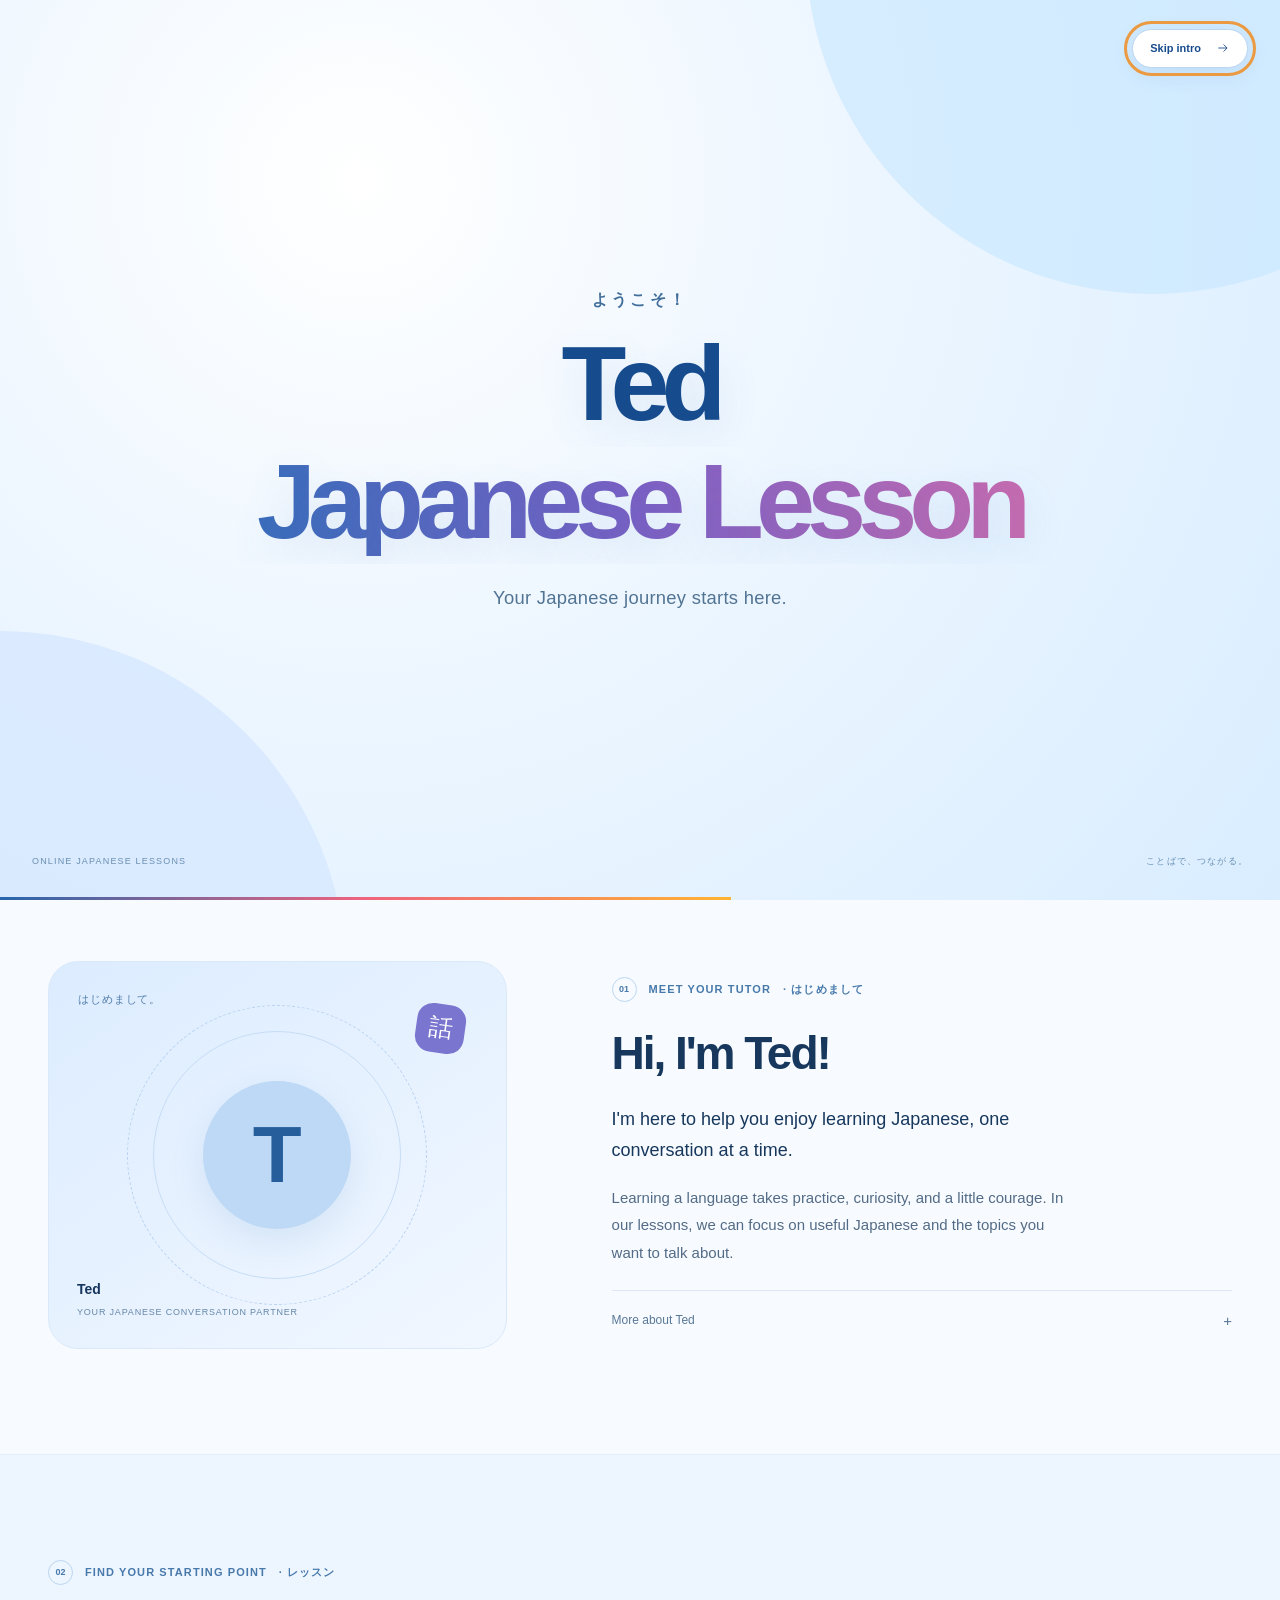
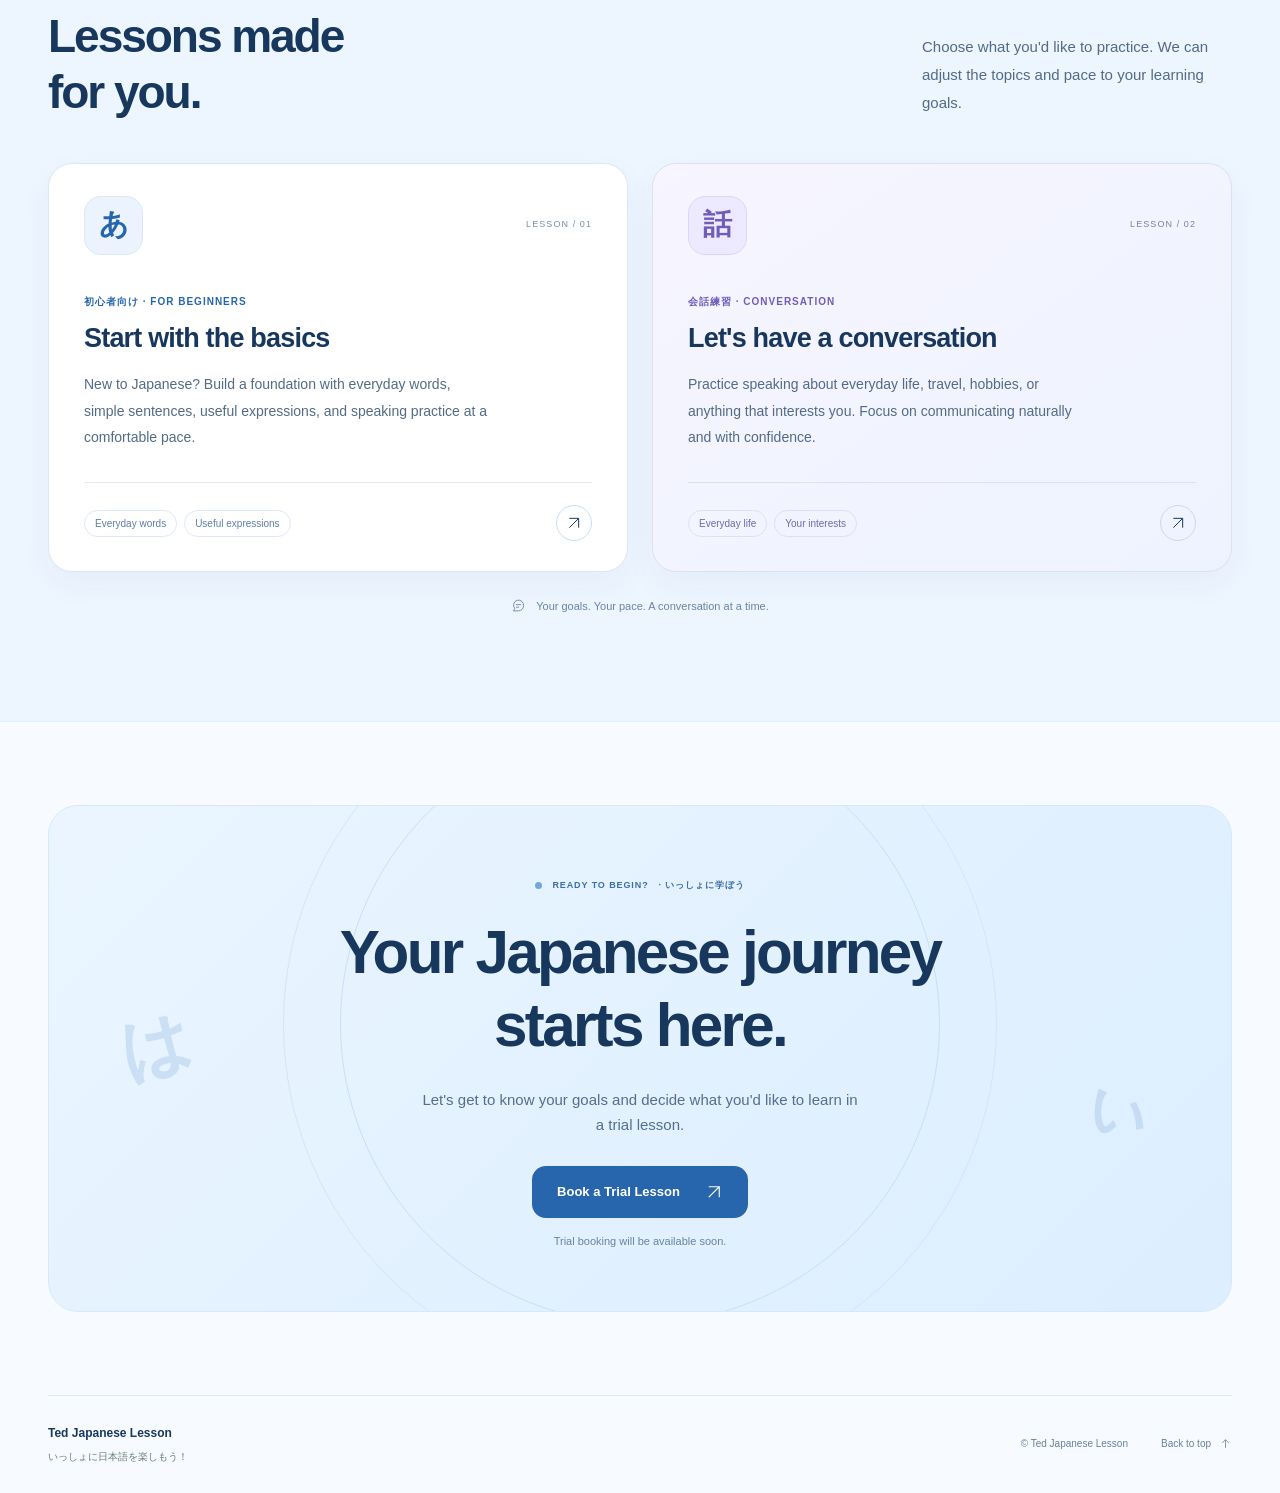
==== commit 4d85cdfc: "Add Learning Videos library" ====
--- a/index.html
+++ b/index.html
@@ -220,6 +220,18 @@
     @media (max-width:600px) { .intro-title { font-size:clamp(2.35rem,11.4vw,4.4rem); } .intro-kicker { letter-spacing:.13em; } .intro-subtitle { font-size:.91rem; } }
     @media (max-width:600px) { .tutor-art { border-radius:26px; } .tutor-monogram { width:140px; height:140px; font-size:76px; } .hero .eyebrow { font-size:10px; } .hero-lead { font-size:15px; } .hero-note { font-size:10px; } .button { font-size:12px; } .card-header { font-size:8px; } .section-label { font-size:10px; } .about-copy .body-copy { font-size:14px; } .section-heading-row>p { font-size:13px; } .booking-panel>p:not(.eyebrow):not(.booking-note) { font-size:13px; } }
     @media (prefers-reduced-motion:reduce) { html { scroll-behavior:auto; } *,*::before,*::after { animation:none !important; transition:none !important; } .intro { display:none !important; } .replay { display:none !important; } .motion-ready .reveal:not(.revealed),.intro-preparing .hero-enter,.intro-preparing .hero-art { opacity:1; transform:none; } .hero-emphasis .underline path { stroke-dashoffset:0 !important; } }
+    .nav-videos { white-space:nowrap; }
+    @media (max-width:820px) {
+      html { scroll-padding-top:150px; }
+      .header-inner { flex-wrap:wrap; padding-block:14px 12px; gap:10px; }
+      .nav { width:100%; justify-content:space-between; }
+    }
+    @media (max-width:600px) {
+      html { scroll-padding-top:145px; }
+      .header-inner { flex-wrap:wrap; padding-block:14px 12px; gap:10px; }
+      .nav { width:100%; justify-content:space-between; }
+      .nav-link.nav-videos { display:inline-flex; font-size:12px; }
+    }
   </style>
 </head>
 <body>
@@ -241,6 +253,7 @@
         <a class="brand" href="#top" aria-label="Ted Japanese Lesson, home"><span class="brand-symbol" lang="ja" aria-hidden="true">あ</span><span class="brand-text">Ted<small>Japanese Lesson</small></span></a>
         <nav class="nav" aria-label="Main navigation">
           <a class="nav-link" href="#about">Meet Ted</a><a class="nav-link" href="#lessons">The lessons</a>
+          <a class="nav-link nav-videos" href="videos.html">Learning Videos</a>
           <a class="nav-book" href="#booking">Book a lesson <svg class="arrow" viewBox="0 0 24 24" fill="none" stroke="currentColor" stroke-width="1.5" aria-hidden="true"><path d="M5 19 19 5M5 5h14v14"/></svg></a>
         </nav>
       </div>
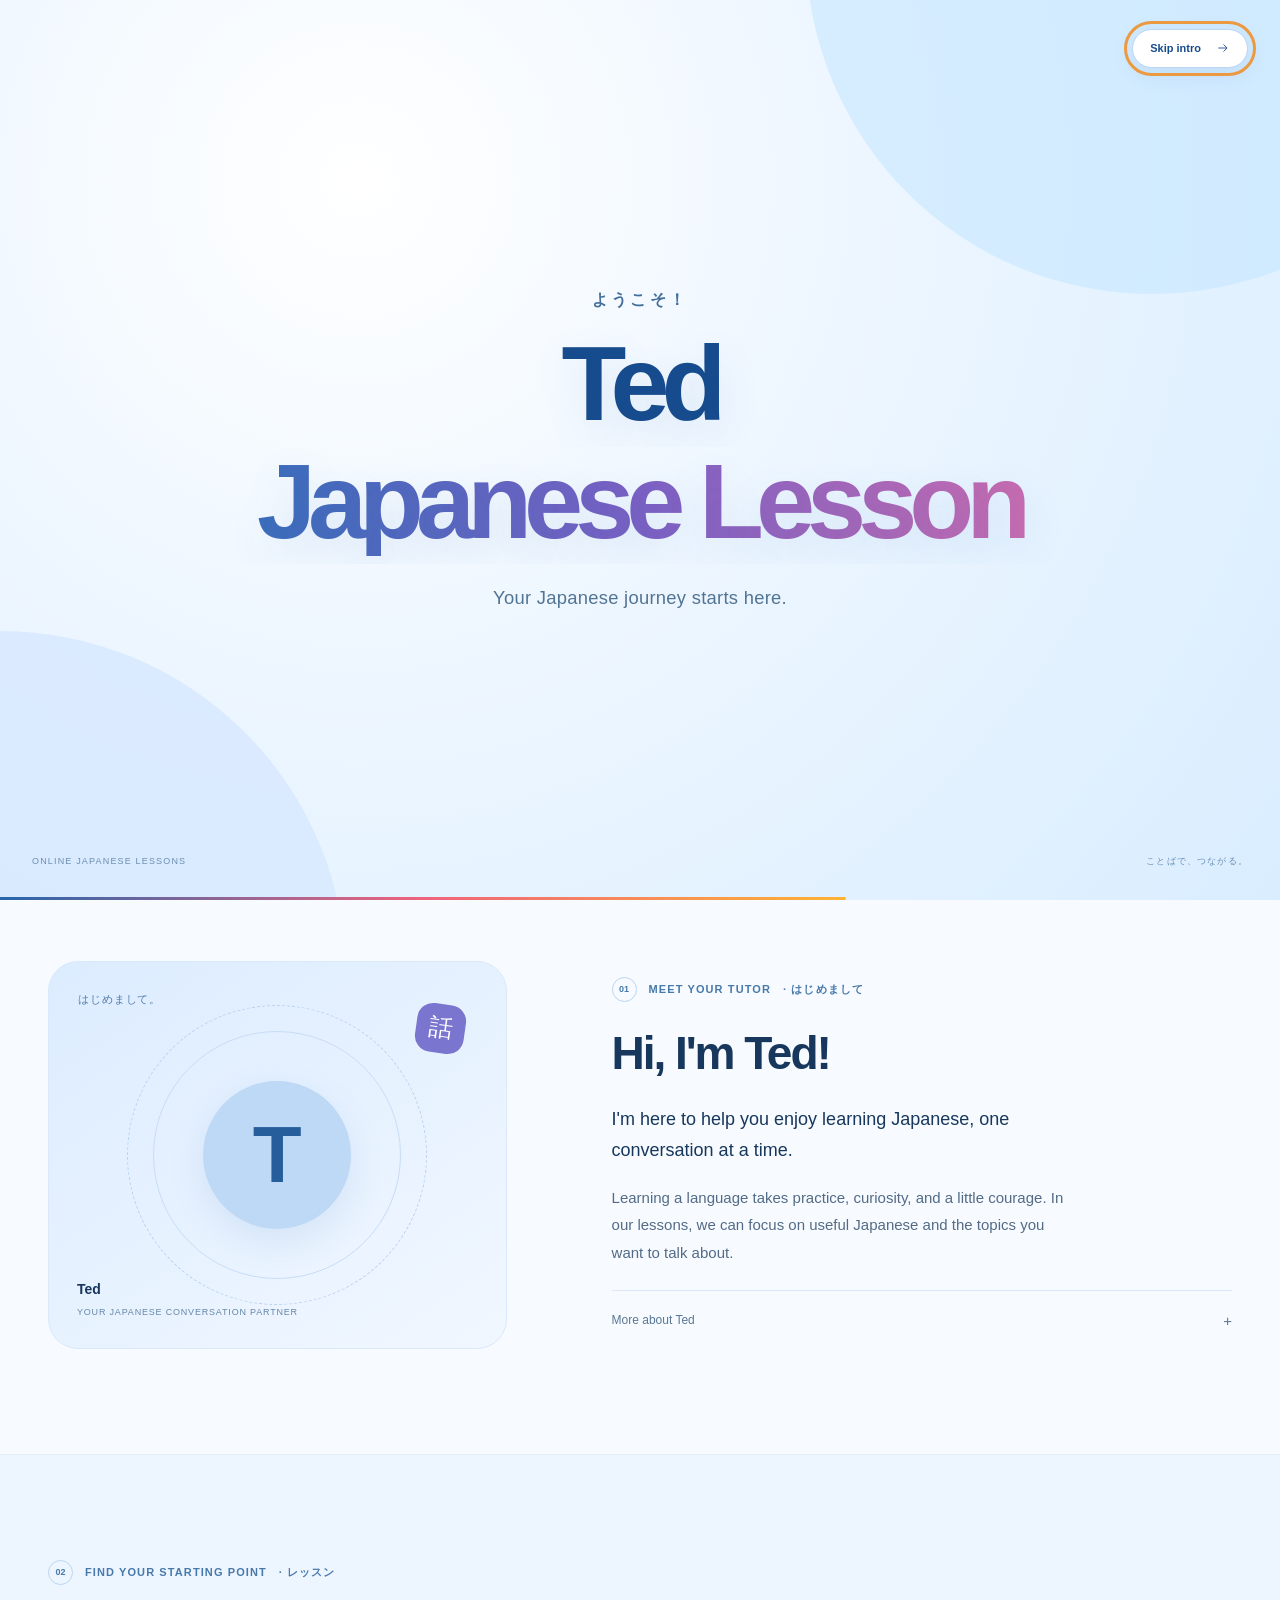
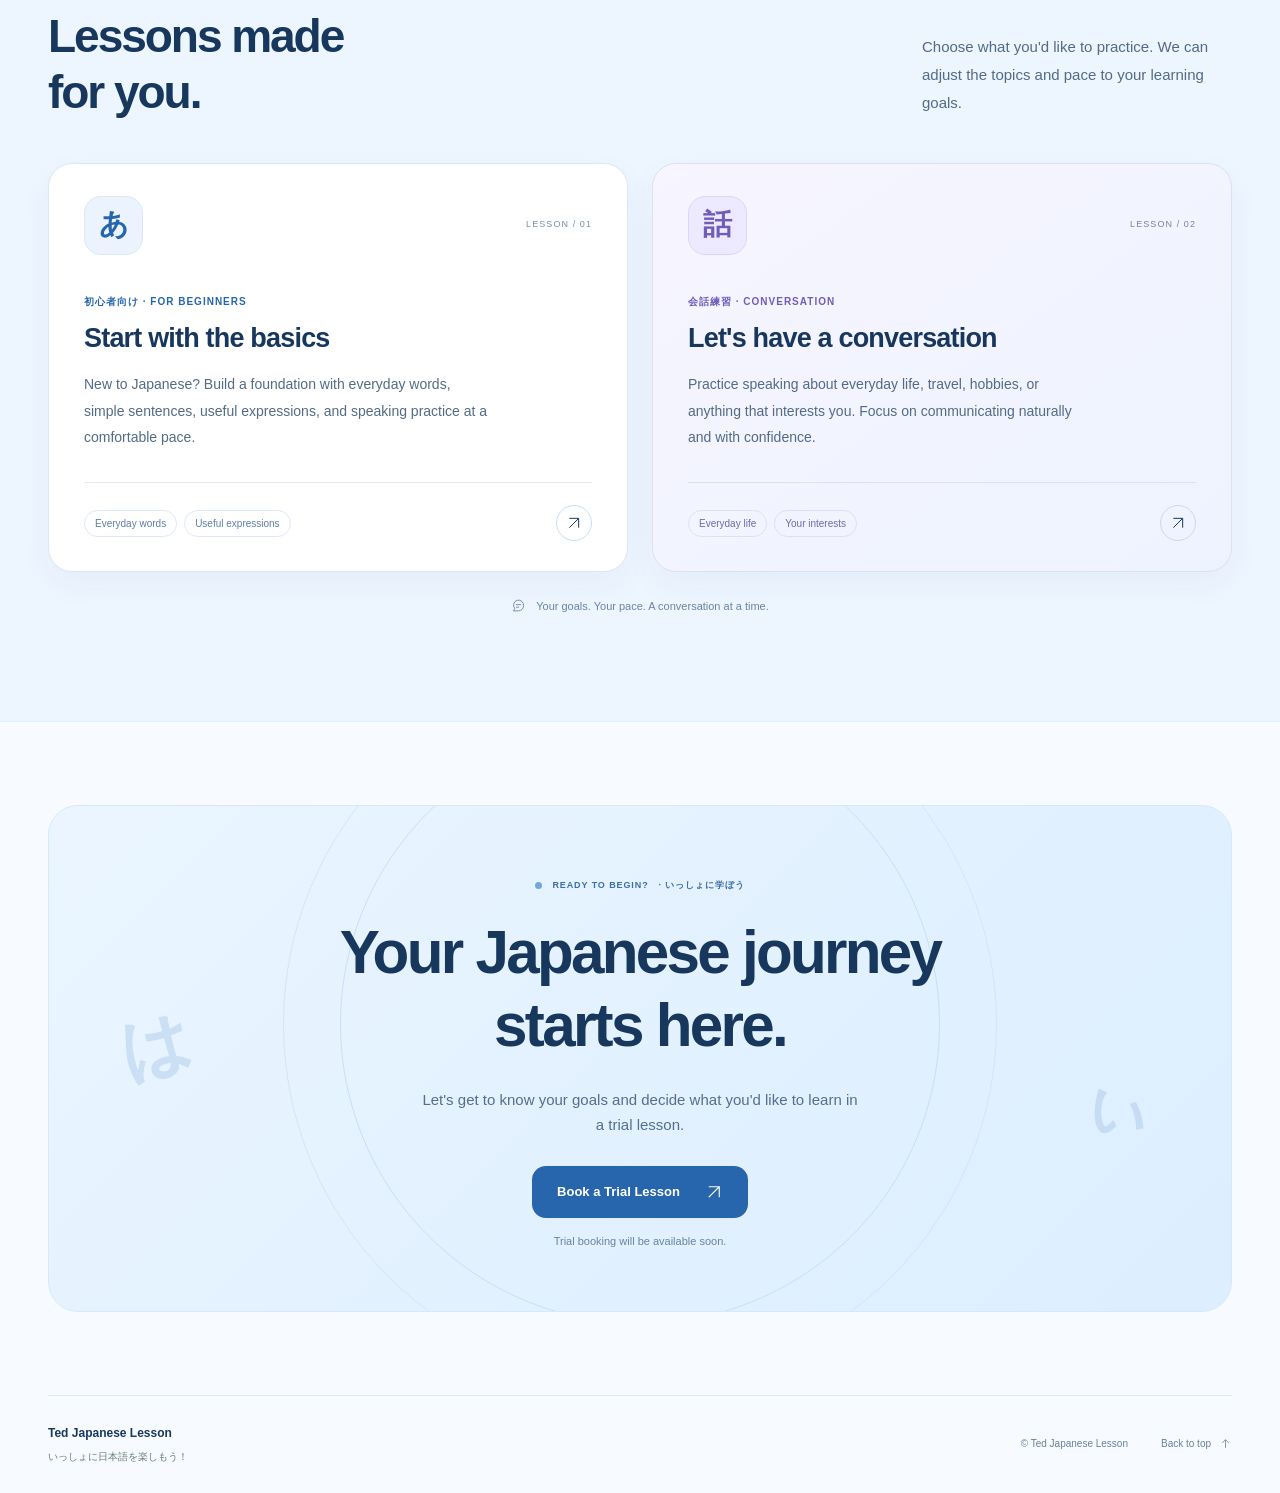
==== commit aaaebf49: "Link learning videos from homepage" ====
--- a/index.html
+++ b/index.html
@@ -220,18 +220,6 @@
     @media (max-width:600px) { .intro-title { font-size:clamp(2.35rem,11.4vw,4.4rem); } .intro-kicker { letter-spacing:.13em; } .intro-subtitle { font-size:.91rem; } }
     @media (max-width:600px) { .tutor-art { border-radius:26px; } .tutor-monogram { width:140px; height:140px; font-size:76px; } .hero .eyebrow { font-size:10px; } .hero-lead { font-size:15px; } .hero-note { font-size:10px; } .button { font-size:12px; } .card-header { font-size:8px; } .section-label { font-size:10px; } .about-copy .body-copy { font-size:14px; } .section-heading-row>p { font-size:13px; } .booking-panel>p:not(.eyebrow):not(.booking-note) { font-size:13px; } }
     @media (prefers-reduced-motion:reduce) { html { scroll-behavior:auto; } *,*::before,*::after { animation:none !important; transition:none !important; } .intro { display:none !important; } .replay { display:none !important; } .motion-ready .reveal:not(.revealed),.intro-preparing .hero-enter,.intro-preparing .hero-art { opacity:1; transform:none; } .hero-emphasis .underline path { stroke-dashoffset:0 !important; } }
-    .nav-videos { white-space:nowrap; }
-    @media (max-width:820px) {
-      html { scroll-padding-top:150px; }
-      .header-inner { flex-wrap:wrap; padding-block:14px 12px; gap:10px; }
-      .nav { width:100%; justify-content:space-between; }
-    }
-    @media (max-width:600px) {
-      html { scroll-padding-top:145px; }
-      .header-inner { flex-wrap:wrap; padding-block:14px 12px; gap:10px; }
-      .nav { width:100%; justify-content:space-between; }
-      .nav-link.nav-videos { display:inline-flex; font-size:12px; }
-    }
   </style>
 </head>
 <body>
@@ -253,7 +241,7 @@
         <a class="brand" href="#top" aria-label="Ted Japanese Lesson, home"><span class="brand-symbol" lang="ja" aria-hidden="true">あ</span><span class="brand-text">Ted<small>Japanese Lesson</small></span></a>
         <nav class="nav" aria-label="Main navigation">
           <a class="nav-link" href="#about">Meet Ted</a><a class="nav-link" href="#lessons">The lessons</a>
-          <a class="nav-link nav-videos" href="videos.html">Learning Videos</a>
+          <a class="nav-link" href="videos.html">Learning Videos</a>
           <a class="nav-book" href="#booking">Book a lesson <svg class="arrow" viewBox="0 0 24 24" fill="none" stroke="currentColor" stroke-width="1.5" aria-hidden="true"><path d="M5 19 19 5M5 5h14v14"/></svg></a>
         </nav>
       </div>
@@ -268,6 +256,7 @@
             <div class="hero-actions hero-enter" style="--enter-delay:420ms">
               <a class="button button-primary" href="#booking">Book a Trial Lesson <svg class="arrow" viewBox="0 0 24 24" fill="none" stroke="currentColor" stroke-width="1.5" aria-hidden="true"><path d="M5 19 19 5M5 5h14v14"/></svg></a>
               <a class="text-link" href="#lessons">Explore the lessons</a>
+              <a class="text-link" href="videos.html">Watch free videos</a>
             </div>
             <p class="hero-note hero-enter" style="--enter-delay:520ms"><svg viewBox="0 0 24 24" fill="none" stroke="currentColor" stroke-width="1.5" aria-hidden="true"><circle cx="12" cy="12" r="9"/><path d="m8 12 3 3 5-6"/></svg>Relaxed, one-on-one lessons. Wherever you are.</p>
           </div>
